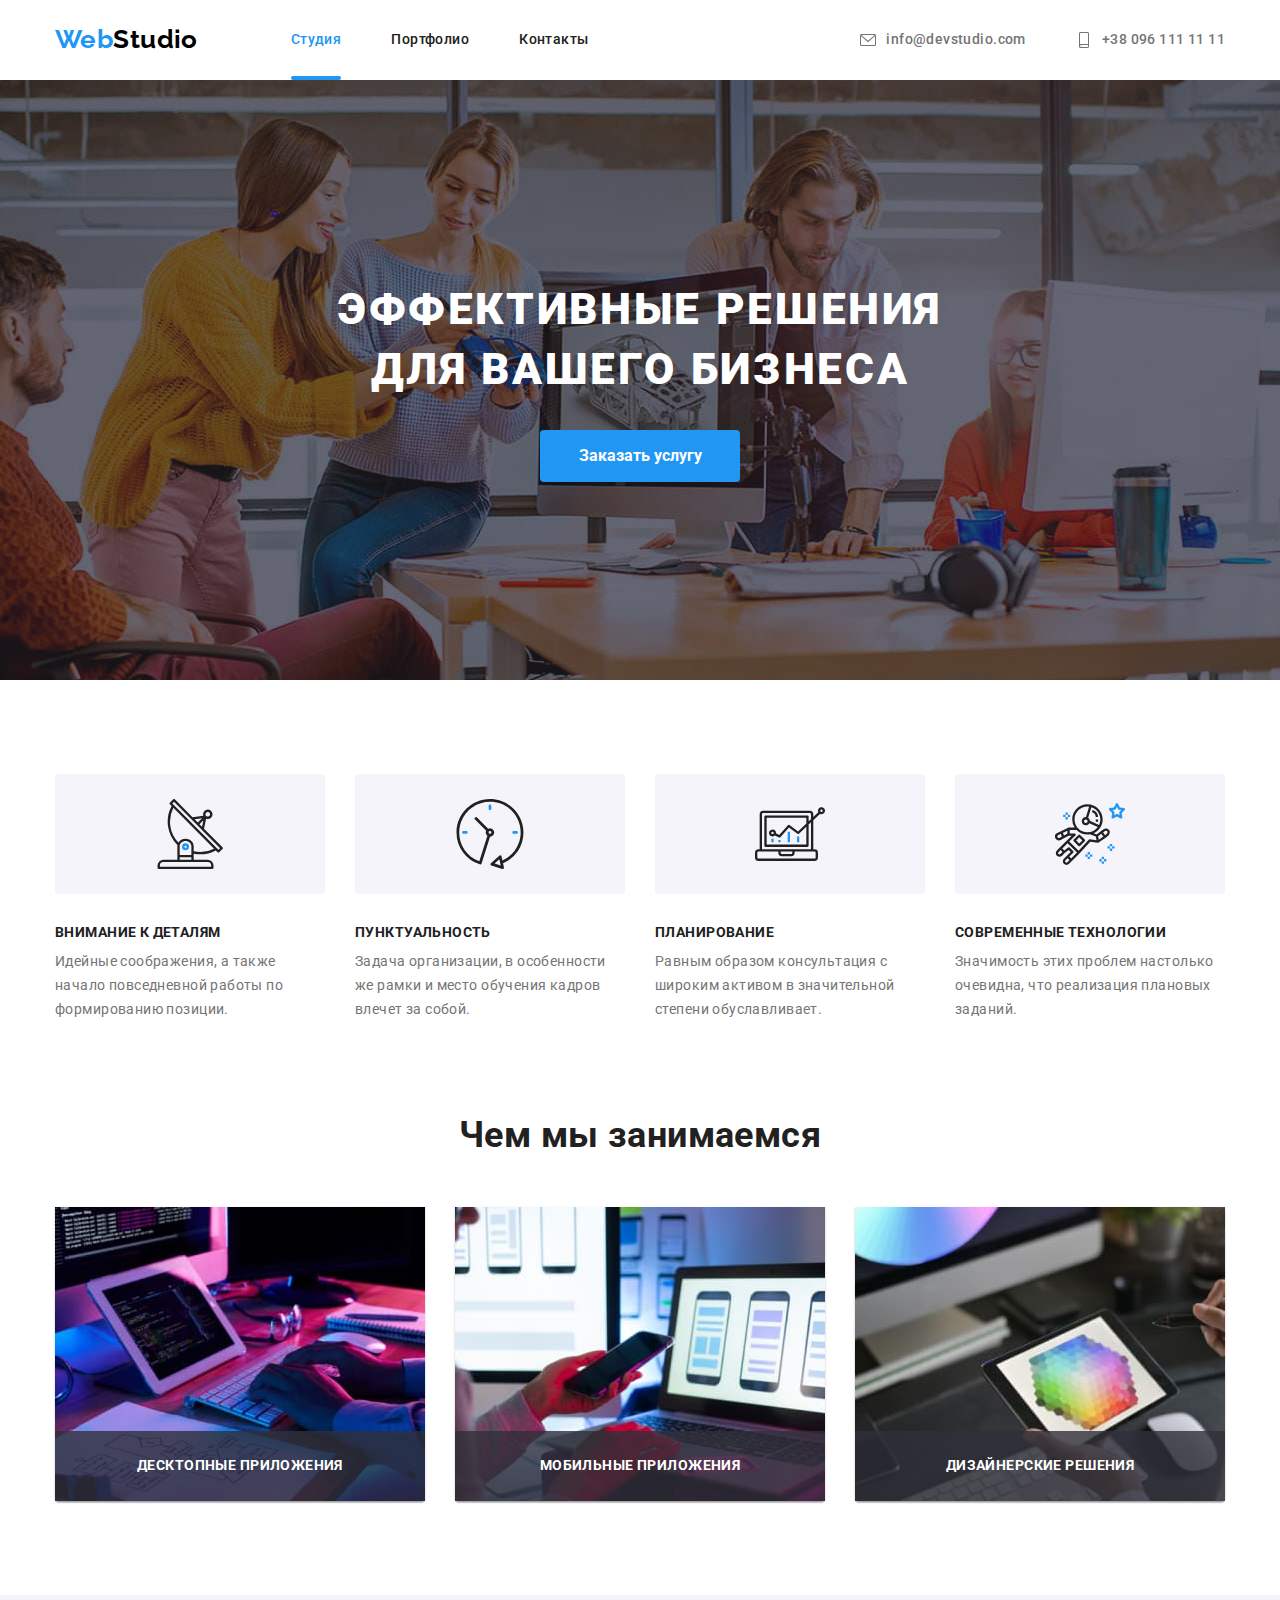
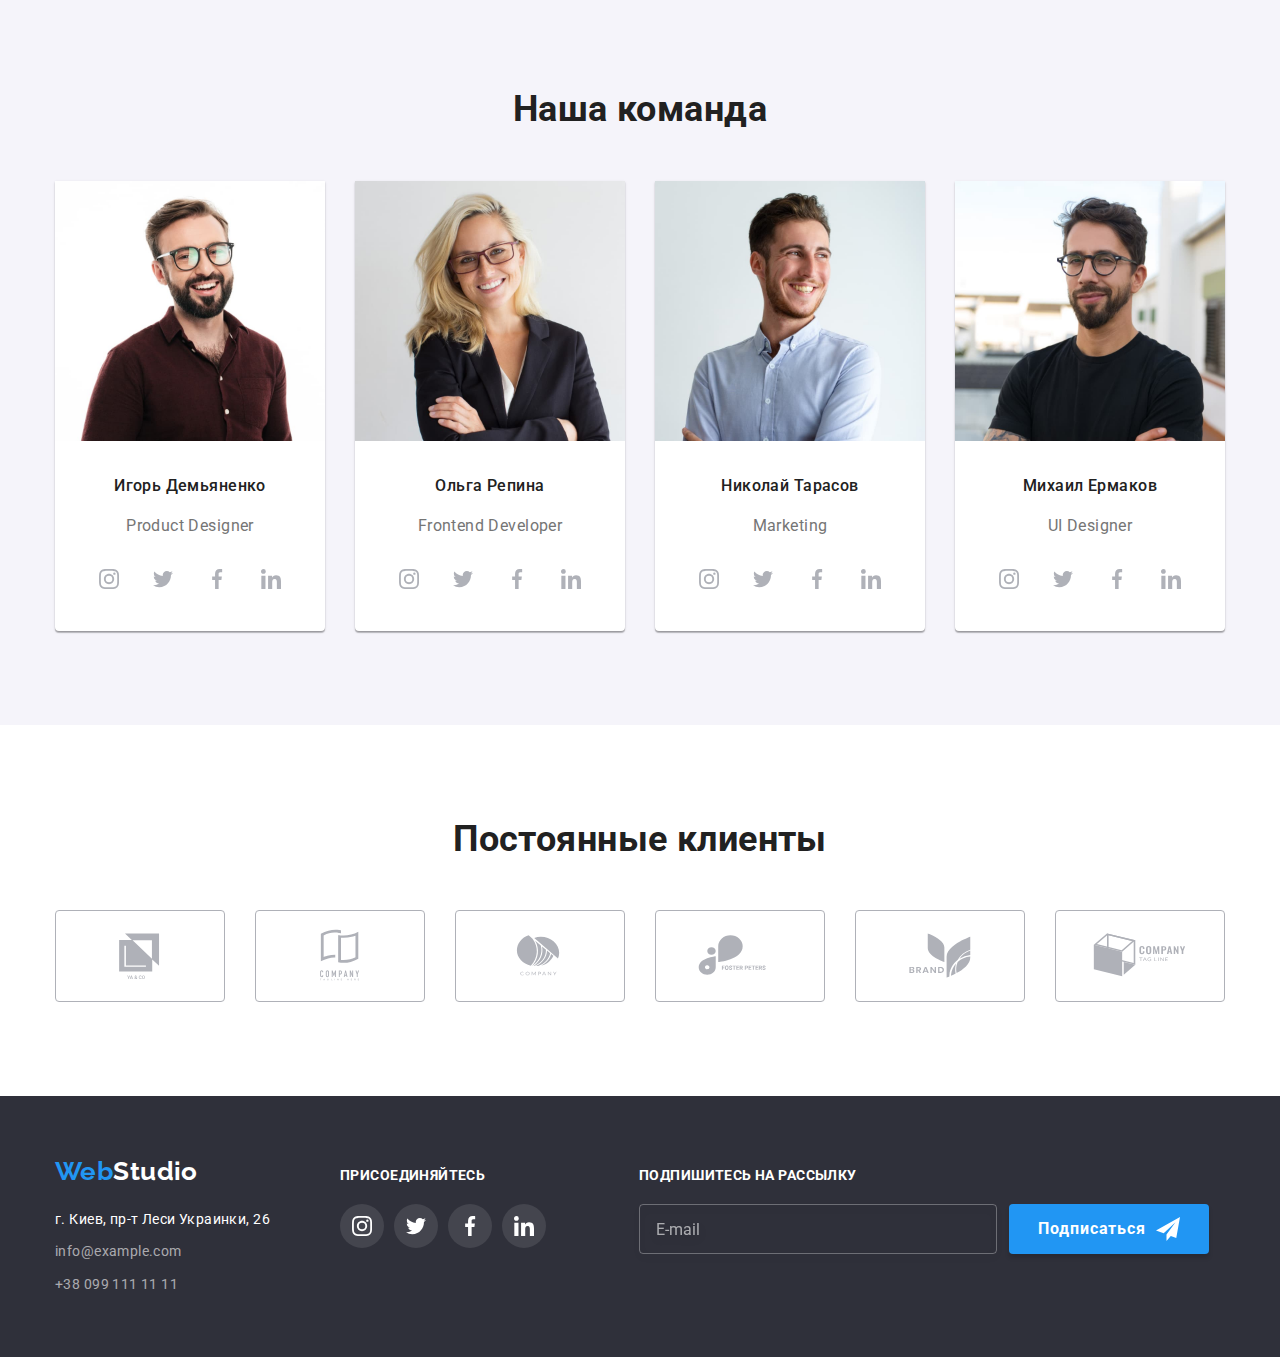
==== index.html @ dfbf4b1e "Start" ====
<!DOCTYPE html>
<html lang="ru">
<head>
    <meta charset="UTF-8">
    <meta http-equiv="X-UA-Compatible" content="IE=edge">
    <meta name="viewport" content="width=device-width, initial-scale=1.0">
    <title>WebStudio</title>
    <link rel="preconnect" href="https://fonts.googleapis.com">
    <link rel="preconnect" href="https://fonts.gstatic.com" crossorigin>
    <link href="https://fonts.googleapis.com/css2?family=Raleway:wght@700&family=Roboto:wght@400;500;700;900&display=swap"
        rel="stylesheet">
    <link rel="stylesheet" href="./css/modern-normalize.css">
    <link rel="stylesheet" href="./css/style.css">
</head>
<body>
    <!--Верхняя линия-->
    <header>
        <div class="container content">
            <nav class="nav-container">
                <a href="./index.html" lang="en" class="link-logo"><span class="logo">Web</span>Studio</a>
                <ul class="header-list">
                    <li class="link-content">
                        <a href="./index.html" class="site-nav current">Студия</a>
                    </li>
                    <li class="link-content">
                        <a href="./portfolio.html" class="site-nav">Портфолио</a>
                    </li>
                    <li class="link-content">
                        <a href="" class="site-nav">Контакты</a>
                    </li>
                </ul>
            </nav>
            <ul class="header-list">
                <li class="contact-link">
                    <a href="mailto:info@devstudio.com" class="contact">
                        <svg class="contact-icon">
                            <use href="./images/icons.svg#envelope"></use>
                        </svg>
                        info@devstudio.com
                    </a>
                </li>
                <li class="contact-link">
                    <a href="tel:+380961111111" class="contact">
                        <svg class="contact-icon">
                            <use href="./images/icons.svg#smartphone"></use>
                        </svg>
                        +38 096 111 11 11</a>
                </li>
            </ul>
        </div>
    </header>
    <main>
        <!--Шапка-->
        <section class="hero">
            <div class="container">
                <h1 class="hero-title">Эффективные решения
                    <br> для вашего бизнеса</h1>
                <button type="button" class="button" data-modal-open>Заказать услугу</button>
            </div>
            <!-- Модалка -->
            <div class="backdrop is-hidden" data-modal>
                <div class="modal">
                    <button type="button" class="close-modal" data-modal-close>
                        <svg class="close-modal-icon">
                            <use href="./images/icons.svg#close"></use>
                        </svg>
                    </button>
                    <p class="modal-title">Оставьте свои данные, мы вам перезвоним</p>
                    <form action="#" class="modal-form">
                        <label class="modal-label">
                            Имя
                            <div class="block-icon-input">
                                <input type="text" name="name" class="modal-input" minlength="2" required>
                                <svg class="icon-form" width="18" height="18">
                                    <use href="./images/icons.svg#person"></use>
                                </svg>
                            </div>
                        </label>
                        <label class="modal-label">
                            Телефон
                            <div class="block-icon-input">
                                <input type="tel" name="tel" class="modal-input" required>
                                <svg class="icon-form" width="18" height="18">
                                    <use href="./images/icons.svg#phone"></use>
                                </svg>
                            </div>
                        </label>
                        <label class="modal-label">
                            Почта
                            <div class="block-icon-input">
                                <input type="email" name="email" class="modal-input">
                                <svg class="icon-form" width="18" height="18">
                                    <use href="./images/icons.svg#email"></use>
                                </svg>
                            </div>
                        </label>
                        <label for="#comment" class="modal-label form-label">Комментарий</label>
                        <textarea name="comment" id="comment" class="modal-comment" placeholder="Введите текст"></textarea>
                        <label class="label-contract">
                            <input type="checkbox" class="checkbox-contract" name="contract" value="contract" required>
                            <svg class="icon-contract">
                                <use href="./images/icons.svg#checkmark"></use>
                            </svg>
                            Соглашаюсь с рассылкой и принимаю <a href="" target="_blank" class="link-contract">Условия договора</a>
                        </label>
                        <button type="submit" class="button-send">Отправить</button>
                    </form>                    
                </div>
            </div>
        </section>
        <!--Особенности-->
        <section class="section-work">
            <div class="container">
                <ul class="list content">
                    <li class="work-list">
                        <div class="bgc-icon">
                            <svg class="work-icon">
                                <use href="./images/icons.svg#sputnik"></use>
                            </svg>
                        </div>
                        <h3 class="title-third title-container">Внимание к деталям</h3>
                        <p class="text">Идейные соображения, а также начало повседневной работы по формированию позиции.</p>
                    </li>
                    <li class="work-list">
                        <div class="bgc-icon">
                            <svg class="work-icon">
                                <use href="./images/icons.svg#clock"></use>
                            </svg>
                        </div>
                        <h3 class="title-third title-container">Пунктуальность</h3>
                        <p class="text">Задача организации, в особенности же рамки и место обучения кадров влечет за собой.</p>
                    </li>
                    <li class="work-list">
                        <div class="bgc-icon">
                            <svg class="work-icon">
                                <use href="./images/icons.svg#diagram"></use>
                            </svg>
                        </div>
                        <h3 class="title-third title-container">Планирование</h3>
                        <p class="text">Равным образом консультация с широким активом в значительной степени обуславливает.</p>
                    </li>
                    <li class="work-list">
                        <div class="bgc-icon">
                            <svg class="work-icon">
                                <use href="./images/icons.svg#astronaut"></use>
                            </svg>
                        </div>
                        <h3 class="title-third title-container">Современные технологии</h3>
                        <p class="text">Значимость этих проблем настолько очевидна, что реализация плановых заданий.</p>
                    </li>
                </ul>
            </div>
        </section>
        <!--Чем мы занимаемся-->
        <section class="section">
            <div class="container">
                <h2 class="title">Чем мы занимаемся</h2>
                <ul class="list content">
                    <li class="images-list">
                        <div class="images-box">
                            <img src="./images/box1.jpg" class="images" alt="Человек печатает на клавиатуре код" width="370">
                            <p class="text-img">Десктопные приложения</p>
                        </div>
                    </li>
                    <li class="images-list">
                        <div class="images-box">
                            <img src="./images/box2.jpg" class="images" alt="Человек держит в руке телефон" width="370">
                            <p class="text-img">Мобильные приложения</p>
                        </div>
                        
                    </li>
                    <li class="images-list">
                        <div class="images-box">
                            <img src="./images/box3.jpg" class="images" alt="Планшет с палитрой цветов" width="370">
                            <p class="text-img">Дизайнерские решения</p>
                        </div>
                        
                    </li>
                </ul>
            </div>
        </section>
        <!--Наша команда-->
        <section class="section command">
           <div class="container">
                <h2 class="title">Наша команда</h2>
                <ul class="list command">
                    <li class="images-list">
                        <img src="./images/command/img.jpg" alt="Игорь Демьяненко" width="270">
                        <div class="command-content">
                            <h3 class="title-name">Игорь Демьяненко</h3>
                            <p lang="en" class="profession">Product Designer</p>
                        </div>
                        <div class="block-command-icon">
                            <ul class="list command icon">
                                <li class="list-command-icon">
                                    <a href="" class="link-command-icon">
                                        <svg class="command-icon">
                                            <use href="./images/icons.svg#instagram"></use>
                                        </svg>
                                    </a>
                                </li>
                                <li class="list-command-icon">
                                    <a href="" class="link-command-icon">
                                        <svg class="command-icon">
                                            <use href="./images/icons.svg#twitter"></use>
                                        </svg>
                                    </a>
                                </li>
                                <li class="list-command-icon">
                                    <a href="" class="link-command-icon">
                                        <svg class="command-icon">
                                            <use href="./images/icons.svg#facebook"></use>
                                        </svg>
                                    </a>
                                </li>
                                <li class="list-command-icon">
                                    <a href="" class="link-command-icon">
                                        <svg class="command-icon">
                                            <use href="./images/icons.svg#linkedin"></use>
                                        </svg>
                                    </a>
                                </li>
                            </ul>
                        </div>
                    </li>
                    <li class="images-list">
                        <img src="./images/command/img_1.jpg" alt="Ольга Репина" width="270">
                        <div class="command-content">
                            <h3 class="title-name">Ольга Репина</h3>
                            <p lang="en" class="profession">Frontend Developer</p>
                        </div>
                        <div class="block-command-icon">
                            <ul class="list command icon">
                                <li class="list-command-icon">
                                    <a href="" class="link-command-icon">
                                        <svg class="command-icon">
                                            <use href="./images/icons.svg#instagram"></use>
                                        </svg>
                                    </a>
                                </li>
                                <li class="list-command-icon">
                                    <a href="" class="link-command-icon">
                                        <svg class="command-icon">
                                            <use href="./images/icons.svg#twitter"></use>
                                        </svg>
                                    </a>
                                </li>
                                <li class="list-command-icon">
                                    <a href="" class="link-command-icon">
                                        <svg class="command-icon">
                                            <use href="./images/icons.svg#facebook"></use>
                                        </svg>
                                    </a>
                                </li>
                                <li class="list-command-icon">
                                    <a href="" class="link-command-icon">
                                        <svg class="command-icon">
                                            <use href="./images/icons.svg#linkedin"></use>
                                        </svg>
                                    </a>
                                </li>
                            </ul>
                        </div>
                    </li>
                    <li class="images-list">
                        <img src="./images/command/img_2.jpg" alt="Николай Тарасов" width="270">
                        <div class="command-content">
                            <h3 class="title-name">Николай Тарасов</h3>
                            <p lang="en" class="profession">Marketing</p>
                        </div>
                        <div class="block-command-icon">
                            <ul class="list command icon">
                                <li class="list-command-icon">
                                    <a href="" class="link-command-icon">
                                        <svg class="command-icon">
                                            <use href="./images/icons.svg#instagram"></use>
                                        </svg>
                                    </a>
                                </li>
                                <li class="list-command-icon">
                                    <a href="" class="link-command-icon">
                                        <svg class="command-icon">
                                            <use href="./images/icons.svg#twitter"></use>
                                        </svg>
                                    </a>
                                </li>
                                <li class="list-command-icon">
                                    <a href="" class="link-command-icon">
                                        <svg class="command-icon">
                                            <use href="./images/icons.svg#facebook"></use>
                                        </svg>
                                    </a>
                                </li>
                                <li class="list-command-icon">
                                    <a href="" class="link-command-icon">
                                        <svg class="command-icon">
                                            <use href="./images/icons.svg#linkedin"></use>
                                        </svg>
                                    </a>
                                </li>
                            </ul>
                        </div>
                    </li>
                    <li class="images-list">
                        <img src="./images/command/img_3.jpg" alt="Михаил Ермаков" width="270">
                        <div class="command-content">
                            <h3 class="title-name">Михаил Ермаков</h3>
                            <p lang="en" class="profession">UI Designer</p>
                        </div>
                        <div class="block-command-icon">
                            <ul class="list command icon">
                                <li class="list-command-icon">
                                    <a href="" class="link-command-icon">
                                        <svg class="command-icon">
                                            <use href="./images/icons.svg#instagram"></use>
                                        </svg>
                                    </a>
                                </li>
                                <li class="list-command-icon">
                                    <a href="" class="link-command-icon">
                                        <svg class="command-icon">
                                            <use href="./images/icons.svg#twitter"></use>
                                        </svg>
                                    </a>
                                </li>
                                <li class="list-command-icon">
                                    <a href="" class="link-command-icon">
                                        <svg class="command-icon">
                                            <use href="./images/icons.svg#facebook"></use>
                                        </svg>
                                    </a>
                                </li>
                                <li class="list-command-icon">
                                    <a href="" class="link-command-icon">
                                        <svg class="command-icon">
                                            <use href="./images/icons.svg#linkedin"></use>
                                        </svg>
                                    </a>
                                </li>
                            </ul>
                        </div>
                    </li>
                </ul>
           </div>
        </section>
        <section class="section">
            <div class="container">
                <h2 class="title">Постоянные клиенты</h2>
                <ul class="list customer">
                    <li class="list-customer-icon">
                        <a href="" class="link-customer-icon">
                            <svg class="customer-icon">
                                <use href="./images/icons.svg#company-first"></use>
                            </svg>
                        </a>
                    </li>
                    <li class="list-customer-icon">
                        <a href="" class="link-customer-icon">
                            <svg class="customer-icon">
                                <use href="./images/icons.svg#company-second"></use>
                            </svg>
                        </a>
                    </li>
                    <li class="list-customer-icon">
                        <a href="" class="link-customer-icon">
                            <svg class="customer-icon">
                                <use href="./images/icons.svg#company-third"></use>
                            </svg>
                        </a>
                    </li>
                    <li class="list-customer-icon">
                        <a href="" class="link-customer-icon">
                            <svg class="customer-icon">
                                <use href="./images/icons.svg#company-fourth"></use>
                            </svg>
                        </a>
                    </li>
                    <li class="list-customer-icon">
                        <a href="" class="link-customer-icon">
                            <svg class="customer-icon">
                                <use href="./images/icons.svg#company-fifth"></use>
                            </svg>
                        </a>
                    </li>
                    <li class="list-customer-icon">
                        <a href="" class="link-customer-icon">
                            <svg class="customer-icon">
                                <use href="./images/icons.svg#company-sixth"></use>
                            </svg>
                        </a>
                    </li>
                </ul>
            </div>
        </section>
    </main>
    <!--Подвал-->
    <footer>
        <div class="container basement">
            <div>
                <a href="./index.html" class="link-logo"><span class="logo">Web</span>Studio</a>
                
                <ul class="list">
                    <li class="list-footer">
                        <a href="https://goo.gl/maps/pMENzSgRRFDBbWSv6" target="_blank" rel="noreferrer noopener" class="address">г.
                            Киев, пр-т Леси Украинки, 26</a>
                    </li>
                    <li class="list-footer">
                        <a href="mailto:info@example.com" class="contact-footer">info@example.com</a>
                    </li>
                    <li class="list-footer">
                        <a href="tel:+380991111111" class="contact-footer">+38 099 111 11 11</a>
                    </li>
                </ul>
            </div>
            <div class="subscribe">
                <h2 class="title">Присоединяйтесь</h2>
                <ul class="list subscribe icon">
                    <li class="list-subscribe-icon">
                        <a href="" class="link-subscribe-icon">
                            <svg class="subscribe-icon">
                                <use href="./images/icons.svg#instagram"></use>
                            </svg>
                        </a>
                    </li>
                    <li class="list-subscribe-icon">
                        <a href="" class="link-subscribe-icon">
                            <svg class="subscribe-icon">
                                <use href="./images/icons.svg#twitter"></use>
                            </svg>
                        </a>
                    </li>
                    <li class="list-subscribe-icon">
                        <a href="" class="link-subscribe-icon">
                            <svg class="subscribe-icon">
                                <use href="./images/icons.svg#facebook"></use>
                            </svg>
                        </a>
                    </li>
                    <li class="list-subscribe-icon">
                        <a href="" class="link-subscribe-icon">
                            <svg class="subscribe-icon">
                                <use href="./images/icons.svg#linkedin"></use>
                            </svg>
                        </a>
                    </li>
                </ul>
            </div>
            <div class="block-send">
                <h3 class="form-title">Подпишитесь на рассылку</h3>
                <form action="#" class="form-send">
                    <input type="email" class="input-email" name="email" placeholder="E-mail">
                    <button type="submit" class="button-send">Подписаться
                        <svg class="send-icon" width="24" height="24">
                            <use href="./images/icons.svg#send"></use>
                        </svg>
                    </button>
                </form>
            </div>
        </div>
        
    </footer>
    <script src="./js/modal.js"></script>
</body>
</html>
---- css/style.css ----
/* Цвет акцента #2196F3
Цвет заголовка #212121 
Цвет основного текста #757575
Белый цвет #FFFFFF
*/
*,
*::before,
*::after {
  box-sizing: border-box;
}
:root {
  --accent-text-color: #2196f3;
  --title-text-color: #212121;
  --primary-text-color: #757575;
  --primary-wight-color: #ffffff;
  --second-bgc-color: #2f303a;
  --third-bgc-color: #f5f4fa;
  --icon-color: #afb1b8;
  --form-label-color: rgba(117, 117, 117, 0.5);
  --time-function: cubic-bezier(0.4, 0, 0.2, 1);
}
body {
  width: 100%;

  color: var(--primary-text-color);
  background-color: var(--primary-wight-color);

  font-family: Roboto, sans-serif;
  font-style: normal;
  font-weight: 400;
  font-size: 14px;
  line-height: 1.7;
  letter-spacing: 0.03em;
}

ul {
  list-style: none;
}

a {
  text-decoration: none;
}

img {
  display: block;
}

/* Site nav */
.border {
  border-bottom: 1px solid #ececec;
}
.container.content {
  display: flex;
  align-items: center;
}
.container {
  width: 1200px;
  margin-left: auto;
  margin-right: auto;
  padding-left: 15px;
  padding-right: 15px;
  /* border: 1px solid tomato; */
}
.nav-container {
  display: flex;
}
.header-list {
  margin: 0;
  display: flex;
  padding-left: 0;
  margin-left: auto;
}
.link-logo {
  display: block;
  display: flex;
  align-items: center;
  margin-right: 93px;

  color: #000000;

  font-family: Raleway, sans-serif;
  font-style: normal;
  font-weight: 700;
  font-size: 26px;
  line-height: 1.2;
}
.logo {
  display: block;

  color: var(--accent-text-color);
}
.link-content:not(:last-child) {
  margin-right: 50px;
}
.site-nav {
  display: block;
  padding-top: 32px;
  padding-bottom: 32px;

  color: var(--title-text-color);

  font-weight: 500;
  font-size: 14px;
  line-height: 1.14;

  position: relative;
  transition: color 250ms var(--time-function);
}
.site-nav:hover,
.site-nav:focus {
  color: var(--accent-text-color);
}
.site-nav::before {
  content: "";

  display: block;
  position: absolute;
  bottom: 0;
  right: 0;
  width: 100%;
  transition: transform 200ms var(--time-function);
  transform: scaleX(0);
  height: 4px;
  border-radius: 2px;

  background-color: var(--accent-text-color);
}
.site-nav:hover::before,
.site-nav:focus::before {
  transform: scaleX(1);
  /* width: 100%;
  left: 0; */
}
.site-nav.current {
  color: var(--accent-text-color);
}
.site-nav.current::after {
  content: "";

  display: block;
  position: absolute;
  width: 100%;
  height: 4px;
  border-radius: 2px;
  bottom: 0;

  background-color: var(--accent-text-color);
}
/* Contacts */

.header-list .contact-link + .contact-link {
  margin-left: 50px;
}
.contact {
  /* display: block; */
  display: flex;
  align-items: center;
  padding-top: 32px;
  padding-bottom: 32px;

  color: var(--primary-text-color);

  font-weight: 500;
  font-size: 14px;
  line-height: 1.14;

  transition: color 250ms var(--time-function);
}
.contact-icon {
  fill: currentColor;
  margin-right: 10px;
  width: 16px;
  height: 16px;
}

.contact:hover,
.contact:focus {
  color: var(--accent-text-color);
}

/* Шапка */

.hero {
  margin-right: auto;
  margin-left: auto;
  max-width: 1600px;
  height: 600px;
  background-image: linear-gradient(
      rgba(47, 48, 58, 0.4),
      rgba(47, 48, 58, 0.4)
    ),
    url("../images/fon.jpg");
  background-repeat: no-repeat;
  background-size: cover;
  background-position: center;
  padding-top: 200px;
  padding-bottom: 200px;

  background-color: var(--second-bgc-color);
  color: var(--primary-wight-color);

  text-align: center;
}
.hero-title {
  margin-bottom: 30px;
  margin-top: 0;

  font-weight: 900;
  font-size: 44px;
  line-height: 1.36;
  text-align: center;
  letter-spacing: 0.06em;
  text-transform: uppercase;
}
.button {
  display: inline-block;
  border-radius: 4px;
  border: 1px solid transparent;
  padding: 10px 32px;
  min-width: 200px;
  cursor: pointer;

  background-color: var(--accent-text-color);
  color: var(--primary-wight-color);

  font-family: Roboto, sans-serif;
  font-style: normal;
  font-weight: 700;
  font-size: 16px;
  line-height: 1.87;
  text-decoration: none;

  transition: transform 250ms var(--time-function);
}
.button:hover,
.button:focus {
  transform: scale(1.2);
}
/* Main */
.section-work {
  padding-top: 94px;
}
.section {
  padding-top: 94px;
  padding-bottom: 94px;
}
.list {
  margin-top: 0;
  margin-bottom: 0;
  padding-left: 0;
}
.list.content {
  display: flex;
}
.work-list {
  width: 270px;
  margin-right: 30px;
}
.work-list:nth-child(4n) {
  margin-right: 0;
}
.bgc-icon {
  display: flex;
  align-items: center;
  justify-content: center;
  width: 270px;
  height: 120px;
  margin-bottom: 30px;
  border-radius: 4px;

  background-color: var(--third-bgc-color);
}
.work-icon {
  width: 70px;
  height: 70px;
}
.title-container {
  margin-top: 0;
  margin-bottom: 10px;
}
.title-third {
  color: var(--title-text-color);

  font-weight: 700;
  font-size: 14px;
  line-height: 16px;

  text-transform: uppercase;
}
.text {
  margin: 0;
}
.images-list {
  box-shadow: 0px 1px 3px rgba(0, 0, 0, 0.12), 0px 1px 1px rgba(0, 0, 0, 0.14),
    0px 2px 1px rgba(0, 0, 0, 0.2);
  border-radius: 0px 0px 4px 4px;

  background-color: var(--primary-wight-color);
}
.images-list:not(:last-child) {
  margin-right: 30px;
}
.images {
  display: block;
}
.images-box {
  position: relative;
}
.text-img {
  position: absolute;
  bottom: 0;
  height: 70px;
  width: 100%;

  font-weight: 700;
  font-size: 14px;
  line-height: 1.14;
  text-align: center;
  /* align-items: center; */
  letter-spacing: 0.03em;
  text-transform: uppercase;
  color: var(--primary-wight-color);
  background: rgba(47, 48, 58, 0.8);
  padding: 27px 0;
  margin: 0;
}
.section.command {
  background-color: var(--third-bgc-color);
}
.list.command {
  display: flex;
}
.title {
  margin-top: 0;
  margin-bottom: 50px;

  color: var(--title-text-color);

  font-weight: 700;
  font-size: 36px;
  line-height: 1.16;
  text-align: center;
}
.command-content {
  padding-top: 30px;
  padding-bottom: 16px;
}
.title-name {
  display: flex;
  justify-content: center;
  margin-top: 0;
  margin-bottom: 10px;

  color: var(--title-text-color);

  font-weight: 500;
  font-size: 16px;
  line-height: 1.87;
}
.profession {
  display: flex;
  justify-content: center;
  margin: 0;

  font-size: 16px;
  line-height: 1.87;
}
.block-command-icon {
  padding-bottom: 30px;
}
.list.command.icon {
  display: flex;
  align-items: center;
  justify-content: center;
}
/* .list-command-icon {
  display: flex;
  align-items: center;
  justify-content: center;
  width: 44px;
  height: 44px;
  border-radius: 50%;
  margin-right: 10px;

  color: var(--icon-color);
}
.list-command-icon:last-child {
  margin-right: 0;
}
.list-command-icon:focus,
.list-command-icon:hover {
  background-color: var(--accent-text-color);
  color: var(--primary-wight-color);
} */
.list-command-icon:not(:last-child) {
  margin-right: 10px;
}
.link-command-icon {
  display: flex;
  align-items: center;
  justify-content: center;
  width: 44px;
  height: 44px;
  border-radius: 50%;
  margin-right: 10px;

  color: var(--icon-color);

  transition: background 250ms var(--time-function);
}
.link-command-icon:last-child {
  margin-right: 0;
}
.link-command-icon:focus,
.link-command-icon:hover {
  background-color: var(--accent-text-color);
  color: var(--primary-wight-color);
}
.command-icon {
  width: 20px;
  height: 20px;

  fill: currentColor;
  transition: fill 250ms var(--time-function);
}
.command-icon:hover,
.command-icon:focus {
  fill: var(--primary-wight-color);
}
.list.customer {
  display: flex;
}
.list-customer-icon {
  display: flex;
  justify-content: center;
  align-items: center;
  margin-right: 30px;
}
.list-customer-icon:last-child {
  margin-right: 0;
}
.link-customer-icon {
  display: flex;
  justify-content: center;
  align-items: center;
  padding: 16px 32px;
  color: var(--icon-color);
  width: 170px;
  height: 92px;
  border: 1px solid #afb1b8;
  border-radius: 4px;

  transition: color 250ms var(--time-function),
    border 250ms var(--time-function);
}
.customer-icon {
  width: 106px;
  height: 60px;
  fill: currentColor;
}
.link-customer-icon:hover,
.link-customer-icon:focus {
  color: var(--accent-text-color);
  border: 1px solid var(--accent-text-color);
}
footer {
  padding: 60px 0;

  background-color: var(--second-bgc-color);
  color: var(--primary-wight-color);
}
.container.basement {
  display: flex;
}
footer .link-logo {
  display: block;
  display: flex;
  margin: 0;
  margin-bottom: 20px;

  color: var(--primary-wight-color);
}
.list-footer:not(:last-child) {
  margin-bottom: 9px;
}
.address {
  color: var(--primary-wight-color);
}
.contact-footer {
  color: rgba(255, 255, 255, 0.6);

  transition: color 250ms var(--time-function);
}
.contact-footer:hover,
.contact-footer:focus {
  color: var(--accent-text-color);
}
.subscribe {
  margin-top: 12px;
  margin-left: 70px;
  width: 206px;
  /* height: 80px; */
}
.subscribe .title {
  display: flex;
  align-items: start;
  margin-bottom: 20px;

  font-weight: 700;
  font-size: 14px;
  line-height: 1.14;
  text-transform: uppercase;

  color: var(--primary-wight-color);
}
.list.subscribe.icon {
  display: flex;
  justify-content: space-between;
  margin: 0;
}
.list-subscribe-icon {
  display: flex;
  align-items: center;
  justify-content: center;
}
.link-subscribe-icon {
  display: flex;
  align-items: center;
  justify-content: center;
  width: 44px;
  height: 44px;
  border-radius: 50%;

  color: var(--primary-wight-color);
  background: rgba(255, 255, 255, 0.1);

  transition: background-color 250ms var(--time-function);
}
.link-subscribe-icon:hover,
.link-subscribe-icon:focus {
  background-color: var(--accent-text-color);
}
.subscribe-icon {
  width: 20px;
  height: 20px;
  align-items: center;
  justify-content: center;
  fill: currentColor;
}

/* Portfolio */

.title-main {
  display: none;
}
.list.portfolio-filter {
  display: flex;
  justify-content: center;
  margin-bottom: 50px;
}
.list-filter {
  margin-right: 8px;
}
.list-filter:last-child {
  margin-right: 0;
}
.filter {
  border-radius: 4px;
  border: 1px solid transparent;
  padding: 6px 22px;

  background-color: var(--third-bgc-color);
  color: var(--title-text-color);

  font-family: Roboto, sans-serif;
  font-style: normal;
  font-weight: 500;
  font-size: 16px;
  line-height: 1.62;

  transition: background-color 250ms var(--time-function),
    color 250ms var(--time-function);
}

.filter:hover,
.filter:focus {
  background-color: var(--accent-text-color);
  color: var(--primary-wight-color);
  cursor: pointer;
}
.list.project {
  display: flex;
  flex-wrap: wrap;
  margin-top: -30px;
  margin-left: -30px;
}
.list.project > .list-project.content {
  flex-basis: calc(100% / 3 - 30px);
  margin-left: 30px;
  margin-top: 30px;
}

.link-project {
  display: block;

  transition: box-shadow 250ms var(--time-function);
}
.link-project:focus,
.link-project:hover {
  box-shadow: 0px 1px 1px rgba(0, 0, 0, 0.12), 0px 4px 4px rgba(0, 0, 0, 0.06),
    1px 4px 6px rgba(0, 0, 0, 0.16);
}
.card-thumb {
  position: relative;
  overflow: hidden;
}
.card-text {
  padding: 63px 24px;
  margin: 0;

  font-size: 18px;
  line-height: 1.5;

  background: rgba(33, 150, 243, 0.9);
  color: var(--primary-wight-color);

  position: absolute;
  top: 295px;
  transition: top 250ms var(--time-function);
}
.link-project:focus .card-text,
.link-project:hover .card-text {
  top: 0;
}
.card-content {
  padding: 20px 24px;
  border-bottom: 1px solid #eeeeee;
  border-left: 1px solid #eeeeee;
  border-right: 1px solid #eeeeee;
}
.picture-project {
  display: block;
  max-width: 100%;
}
.title-third.project {
  margin-top: 0;
  margin-bottom: 4px;

  font-weight: 700;
  font-size: 18px;
  line-height: 2;
  text-transform: none;
}
.text-category {
  margin-top: 0;
  margin-bottom: 0;

  font-size: 16px;
  line-height: 1.87;
}
a p {
  color: var(--primary-text-color);
}
.block-send {
  display: inline-block;
  margin-left: 93px;
  margin-top: 12px;
}
.form-title {
  margin: 0;
  margin-bottom: 20px;

  font-weight: 700;
  font-size: 14px;
  line-height: 1.14;
  letter-spacing: 0.03em;
  text-transform: uppercase;

  color: var(--primary-wight-color);
}
.form-send {
  display: flex;
}
.input-email {
  background-color: transparent;
  color: #ffffff;

  padding-top: 14px;
  padding-bottom: 14px;
  padding-left: 16px;
  width: 358px;
  height: 50px;
  margin-right: 12px;

  font-size: 16px;
  line-height: 1.4;
  border: 1px solid rgba(255, 255, 255, 0.3);
  box-sizing: border-box;
  filter: drop-shadow(0px 4px 4px rgba(0, 0, 0, 0.15));
  border-radius: 4px;

  transition: border-color 250ms var(--time-function);
}
.input-email:hover,
.input-email:focus {
  border-color: #ffffff;
  outline: -webkit-focus-ring-color auto 0px;
}
.input-email::placeholder {
  font-size: 16px;
  line-height: 1.4;

  color: rgba(255, 255, 255, 0.6);

  transition: color 250ms var(--time-function);
}
.input-email:hover::placeholder,
.input-email:focus::placeholder {
  color: #ffffff;
}
.button-send {
  font-weight: 700;
  font-size: 16px;
  line-height: 1.8;
  display: inline-flex;
  align-items: center;
  justify-content: center;
  letter-spacing: 0.06em;

  width: 200px;
  height: 50px;
  padding: 0;

  background-color: var(--accent-text-color);
  color: var(--primary-wight-color);

  box-shadow: 0px 4px 4px rgba(0, 0, 0, 0.15);
  border-radius: 4px;
  border: none;
  cursor: pointer;
}
.send-icon {
  fill: currentColor;

  margin-left: 10px;
}
/* Модальное окно */
.backdrop {
  width: 100vw;
  height: 100vh;
  background-color: rgba(0, 0, 0, 0.2);

  position: fixed;
  top: 0;
  left: 0;
  z-index: 1;

  transition: opacity 1000ms var(--time-function),
    visibility 1000ms var(--time-function);
}
.backdrop.is-hidden .modal {
  transform: scale(1.5);
  transition: transform 1000ms var(--time-function);
}
.modal {
  width: 528px;
  min-height: 581px;
  border-radius: 4px;
  background-color: var(--primary-wight-color);
  top: 50%;
  left: 50%;
  position: absolute;
  transform: translate(-50%, -50%) scale(1);
}
.close-modal {
  position: absolute;
  display: block;
  margin-left: auto;
  top: 8px;
  right: 8px;
  padding: 0;
  background-color: transparent;
  cursor: pointer;

  border-radius: 50%;
  border: 1px solid rgba(0, 0, 0, 0.1);
  color: var(--accent-text-color);

  transition: border-color 250ms var(--time-function);
}
.close-modal:hover,
.close-modal:focus {
  border-color: var(--accent-text-color);
}
.close-modal-icon {
  display: block;
  width: 30px;
  height: 30px;
  padding: 6px;

  transition: fill 250ms var(--time-function);
}
.close-modal-icon:hover,
.close-modal-icon:focus {
  fill: currentColor;
}
.is-hidden {
  visibility: hidden;
  opacity: 0;
  pointer-events: none;
}
.modal-title {
  font-weight: 700;
  font-size: 20px;
  line-height: 1.15;
  text-align: center;
  letter-spacing: 0.03em;

  color: var(--title-text-color);

  margin-top: 40px;
  margin-bottom: 12px;
}
.modal-form {
  width: 100%;
  height: 342px;
  padding: 0 40px;
}
.modal-label {
  font-size: 12px;
  line-height: 1.16;
  letter-spacing: 0.01em;
  display: block;
  text-align: start;

  color: var(--primary-text-color);

  margin-bottom: 10px;
  margin-top: 0;
}
.block-icon-input {
  position: relative;
}

.modal-input {
  width: 100%;
  height: 40px;
  border: 1px solid rgba(33, 33, 33, 0.2);
  border-radius: 4px;
  margin-top: 4px;
  padding-left: 42px;
  padding-right: 10px;

  transition: border-color 250ms var(--time-function);
}
.modal-input:focus {
  outline: -webkit-focus-ring-color auto 0px;
  border-color: var(--accent-text-color);
}

.icon-form {
  position: absolute;
  left: 12px;
  top: 50%;
  transform: translateY(-50%);

  fill: var(--title-text-color);

  transition: fill 250ms var(--time-function);
}
.modal-input:focus + .icon-form {
  fill: var(--accent-text-color);
}

.modal-label.form-label {
  margin-bottom: 4px;
}
.modal-comment {
  resize: none;
  width: 100%;
  height: 120px;
  padding: 12px 16px;
  margin-bottom: 20px;
  border: 1px solid rgba(33, 33, 33, 0.2);
  border-radius: 4px;

  font-size: 12px;
  line-height: 1.16;
  letter-spacing: 0.01em;

  color: var(--title-text-color);

  transition: border-color 250ms var(--time-function);
}
.modal-comment:focus {
  outline: -webkit-focus-ring-color auto 0px;
  border-color: var(--accent-text-color);
}
.modal-comment::placeholder {
  font-size: 14px;
  line-height: 1.14;
  letter-spacing: 0.01em;

  color: var(--form-label-color);
}
.label-contract {
  display: block;
  margin-bottom: 30px;

  font-size: 14px;
  line-height: 1.71;
  letter-spacing: 0.03em;

  color: var(--primary-text-color);
}
.checkbox-contract {
  -webkit-appearance: none;
  -moz-appearance: none;
  appearance: none;

  position: absolute;
}
.icon-contract {
  width: 16px;
  height: 15px;
  border: 2px solid var(--title-text-color);
  border-radius: 4px;
  margin-right: 7px;
  margin-bottom: -2px;

  transition: background-color 250ms var(--time-function),
    border-color 250ms var(--time-function);
}
.checkbox-contract:checked + .icon-contract {
  background-color: var(--accent-text-color);
  border-color: var(--accent-text-color);
}
.link-contract {
  text-decoration-line: underline;

  color: var(--accent-text-color);
}
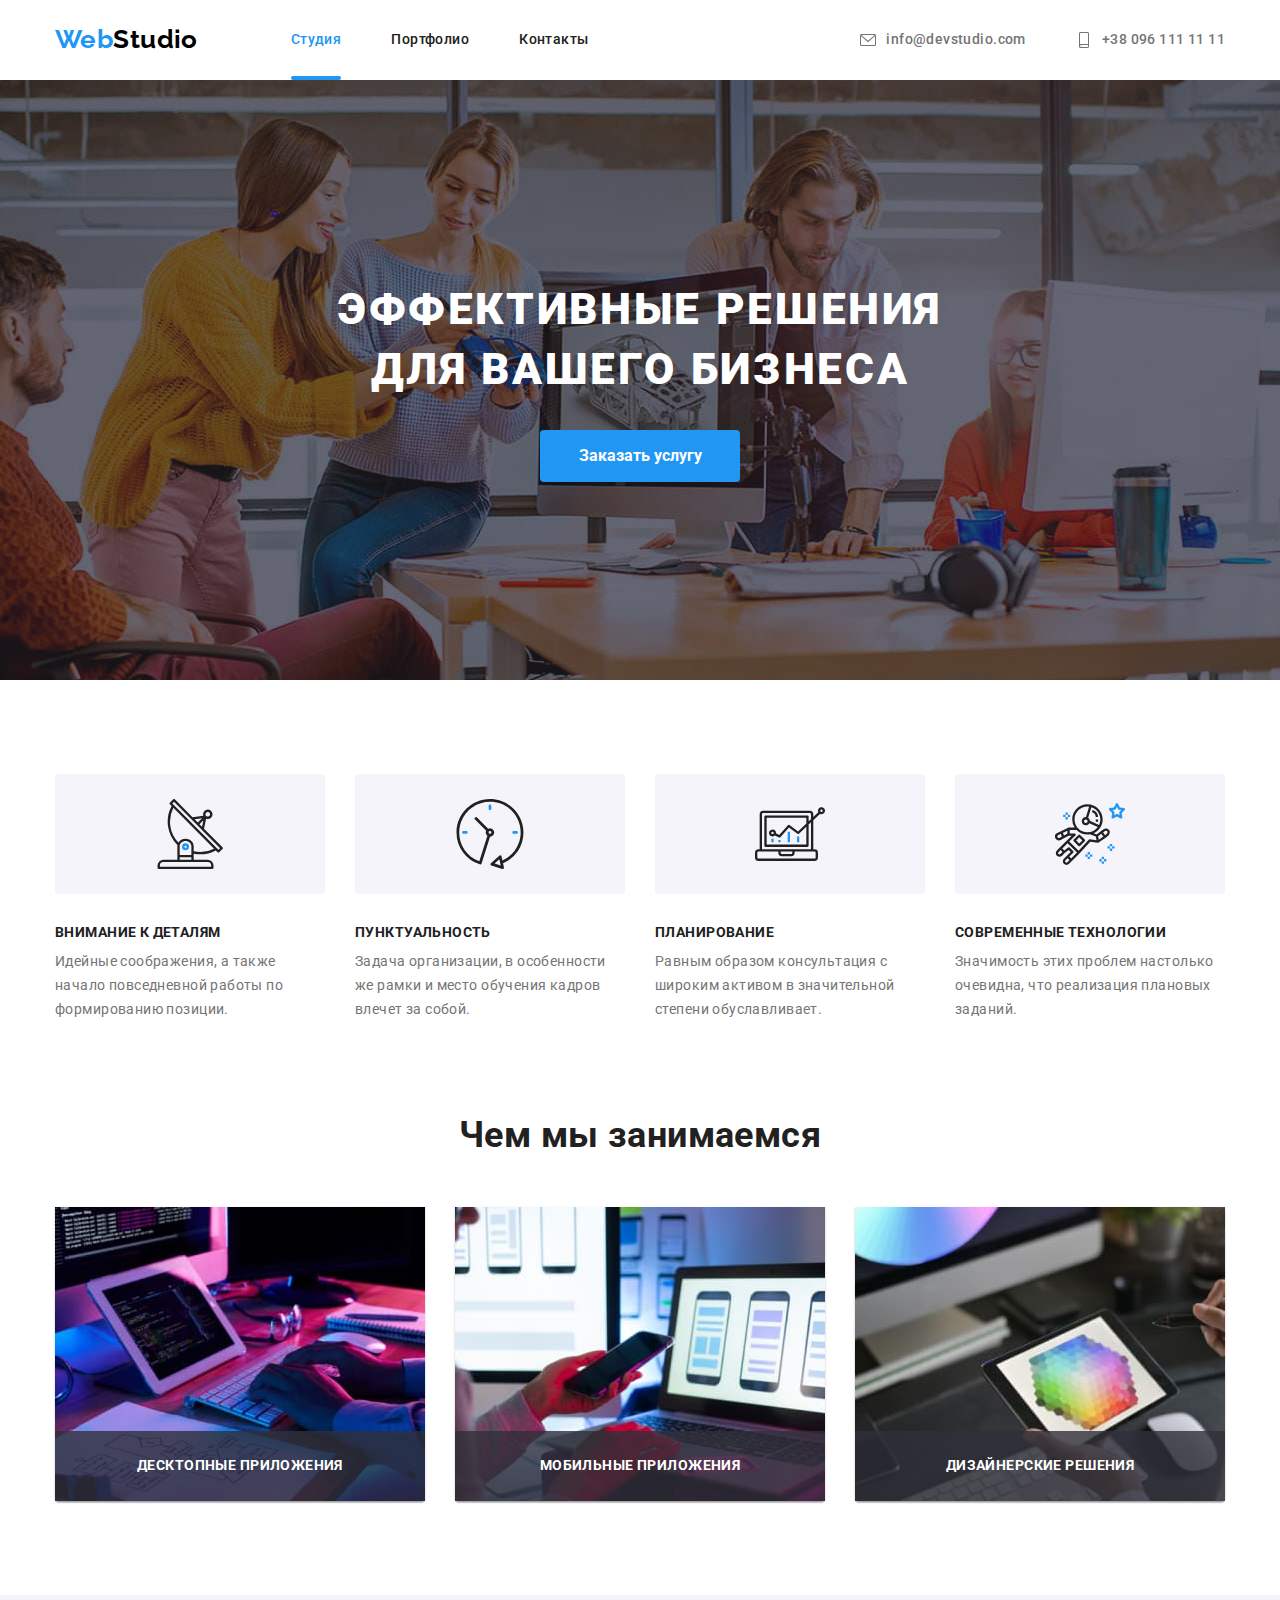
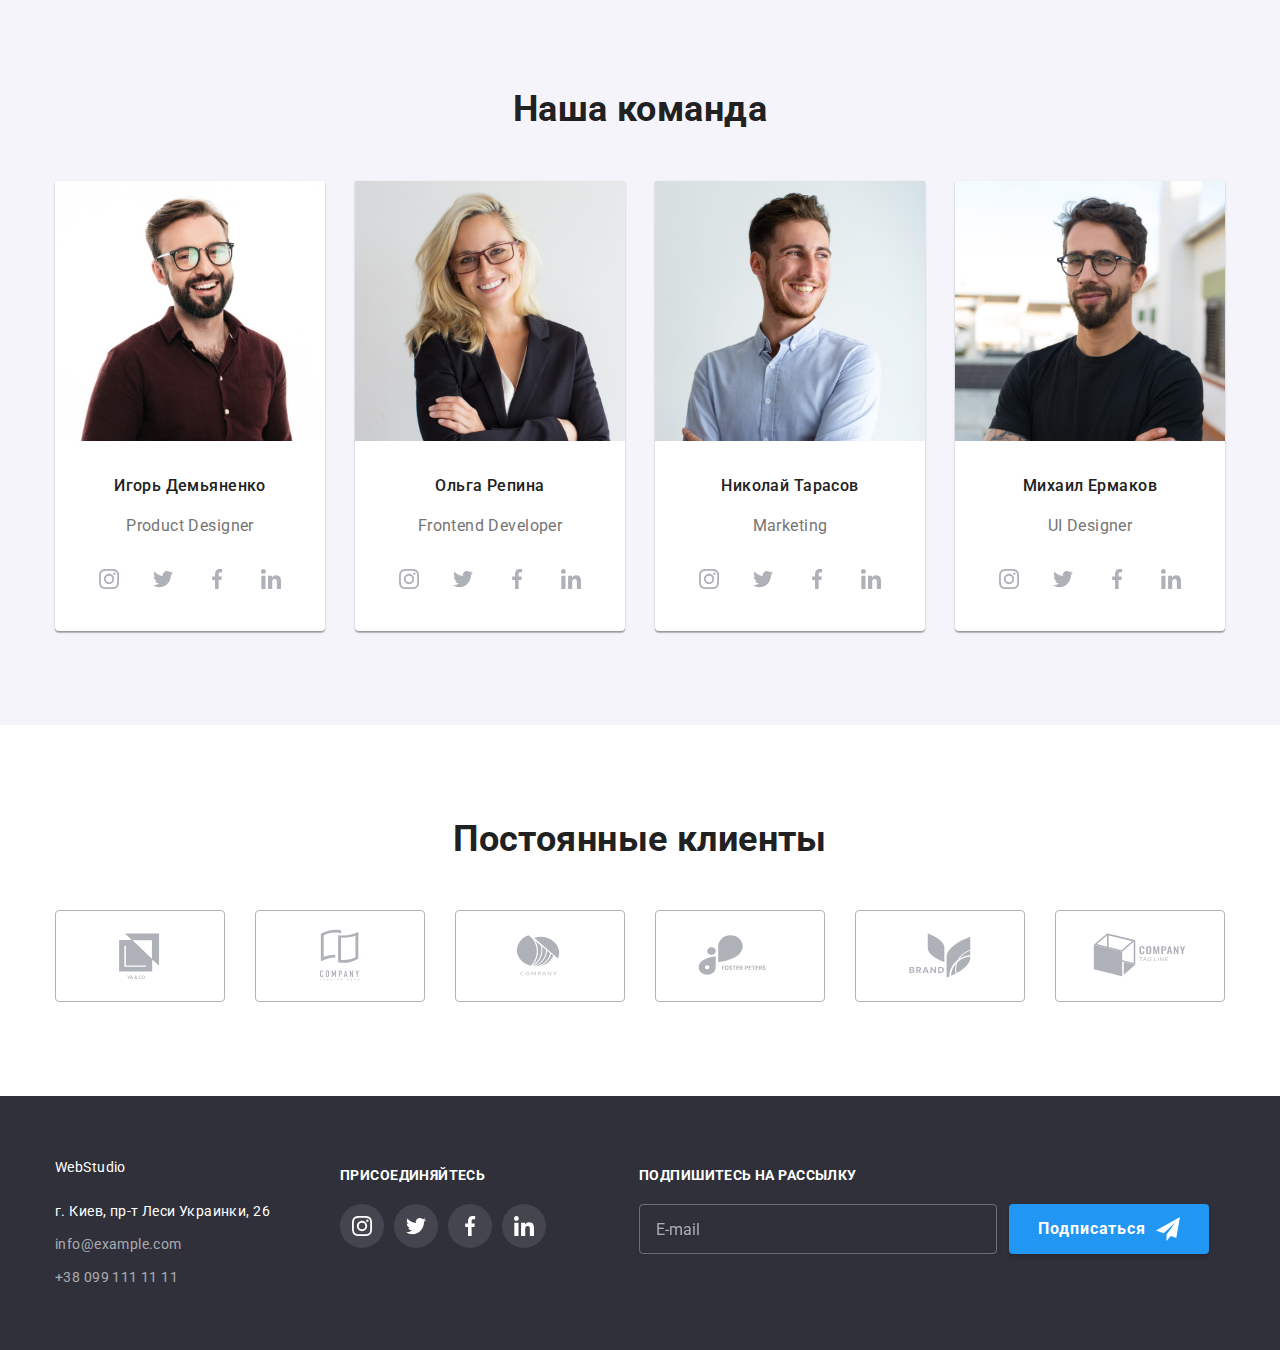
==== commit 236b36d6: "Adds BEM class" ====
--- a/index.html
+++ b/index.html
@@ -10,38 +10,39 @@
     <link href="https://fonts.googleapis.com/css2?family=Raleway:wght@700&family=Roboto:wght@400;500;700;900&display=swap"
         rel="stylesheet">
     <link rel="stylesheet" href="./css/modern-normalize.css">
+    <link rel="stylesheet" href="./css/main.min.css">
     <link rel="stylesheet" href="./css/style.css">
 </head>
 <body>
     <!--Верхняя линия-->
     <header>
-        <div class="container content">
-            <nav class="nav-container">
-                <a href="./index.html" lang="en" class="link-logo"><span class="logo">Web</span>Studio</a>
-                <ul class="header-list">
-                    <li class="link-content">
-                        <a href="./index.html" class="site-nav current">Студия</a>
-                    </li>
-                    <li class="link-content">
-                        <a href="./portfolio.html" class="site-nav">Портфолио</a>
-                    </li>
-                    <li class="link-content">
-                        <a href="" class="site-nav">Контакты</a>
+        <div class="container header">
+            <nav class="header__navigation">
+                <a href="./index.html" lang="en" class="navigation__link-logo"><span class="link-logo__logo">Web</span>Studio</a>
+                <ul class="navigation__list">
+                    <li class="list__link-content">
+                        <a href="./index.html" class="link-content__site-nav current">Студия</a>
+                    </li>
+                    <li class="list__link-content">
+                        <a href="./portfolio.html" class="link-content__site-nav">Портфолио</a>
+                    </li>
+                    <li class="list__link-content">
+                        <a href="" class="link-content__site-nav">Контакты</a>
                     </li>
                 </ul>
             </nav>
-            <ul class="header-list">
-                <li class="contact-link">
-                    <a href="mailto:info@devstudio.com" class="contact">
-                        <svg class="contact-icon">
+            <ul class="header__list">
+                <li class="list__contact">
+                    <a href="mailto:info@devstudio.com" class="contact__link">
+                        <svg class="link__icon">
                             <use href="./images/icons.svg#envelope"></use>
                         </svg>
                         info@devstudio.com
                     </a>
                 </li>
-                <li class="contact-link">
-                    <a href="tel:+380961111111" class="contact">
-                        <svg class="contact-icon">
+                <li class="list__contact">
+                    <a href="tel:+380961111111" class="contact__link">
+                        <svg class="link__icon">
                             <use href="./images/icons.svg#smartphone"></use>
                         </svg>
                         +38 096 111 11 11</a>
@@ -53,9 +54,9 @@
         <!--Шапка-->
         <section class="hero">
             <div class="container">
-                <h1 class="hero-title">Эффективные решения
+                <h1 class="hero__title">Эффективные решения
                     <br> для вашего бизнеса</h1>
-                <button type="button" class="button" data-modal-open>Заказать услугу</button>
+                <button type="button" class="hero__button" data-modal-open>Заказать услугу</button>
             </div>
             <!-- Модалка -->
             <div class="backdrop is-hidden" data-modal>
--- a/css/main.min.css
+++ b/css/main.min.css
@@ -0,0 +1 @@
+body{width:100%;color:#757575;background-color:#fff;font-family:Roboto,sans-serif;font-style:normal;font-weight:400;font-size:14px;line-height:1.7;letter-spacing:.03em}/*# sourceMappingURL=main.min.css.map */--- a/css/style.css
+++ b/css/style.css
@@ -3,11 +3,7 @@
 Цвет основного текста #757575
 Белый цвет #FFFFFF
 */
-*,
-*::before,
-*::after {
-  box-sizing: border-box;
-}
+
 :root {
   --accent-text-color: #2196f3;
   --title-text-color: #212121;
@@ -45,11 +41,11 @@
   display: block;
 }
 
-/* Site nav */
 .border {
   border-bottom: 1px solid #ececec;
 }
-.container.content {
+/* Site nav */
+.container.header {
   display: flex;
   align-items: center;
 }
@@ -59,18 +55,11 @@
   margin-right: auto;
   padding-left: 15px;
   padding-right: 15px;
-  /* border: 1px solid tomato; */
-}
-.nav-container {
-  display: flex;
-}
-.header-list {
-  margin: 0;
-  display: flex;
-  padding-left: 0;
-  margin-left: auto;
-}
-.link-logo {
+}
+.header__navigation {
+  display: flex;
+}
+.navigation__link-logo {
   display: block;
   display: flex;
   align-items: center;
@@ -84,15 +73,21 @@
   font-size: 26px;
   line-height: 1.2;
 }
-.logo {
+.link-logo__logo {
   display: block;
 
   color: var(--accent-text-color);
 }
-.link-content:not(:last-child) {
+.navigation__list {
+  margin: 0;
+  display: flex;
+  padding-left: 0;
+  margin-left: auto;
+}
+.list__link-content:not(:last-child) {
   margin-right: 50px;
 }
-.site-nav {
+.link-content__site-nav {
   display: block;
   padding-top: 32px;
   padding-bottom: 32px;
@@ -106,11 +101,11 @@
   position: relative;
   transition: color 250ms var(--time-function);
 }
-.site-nav:hover,
-.site-nav:focus {
+.link-content__site-nav:hover,
+.link-content__site-nav:focus {
   color: var(--accent-text-color);
 }
-.site-nav::before {
+.link-content__site-nav::before {
   content: "";
 
   display: block;
@@ -125,16 +120,14 @@
 
   background-color: var(--accent-text-color);
 }
-.site-nav:hover::before,
-.site-nav:focus::before {
+.link-content__site-nav:hover::before,
+.link-content__site-nav:focus::before {
   transform: scaleX(1);
-  /* width: 100%;
-  left: 0; */
-}
-.site-nav.current {
+}
+.link-content__site-nav.current {
   color: var(--accent-text-color);
 }
-.site-nav.current::after {
+.link-content__site-nav.current::after {
   content: "";
 
   display: block;
@@ -146,12 +139,19 @@
 
   background-color: var(--accent-text-color);
 }
+
 /* Contacts */
 
-.header-list .contact-link + .contact-link {
+.header__list {
+  margin: 0;
+  display: flex;
+  padding-left: 0;
+  margin-left: auto;
+}
+.header__list .list__contact + .list__contact {
   margin-left: 50px;
 }
-.contact {
+.contact__link {
   /* display: block; */
   display: flex;
   align-items: center;
@@ -166,16 +166,16 @@
 
   transition: color 250ms var(--time-function);
 }
-.contact-icon {
+.contact__link:hover,
+.contact__link:focus {
+  color: var(--accent-text-color);
+}
+
+.link__icon {
   fill: currentColor;
   margin-right: 10px;
   width: 16px;
   height: 16px;
-}
-
-.contact:hover,
-.contact:focus {
-  color: var(--accent-text-color);
 }
 
 /* Шапка */
@@ -201,7 +201,7 @@
 
   text-align: center;
 }
-.hero-title {
+.hero__title {
   margin-bottom: 30px;
   margin-top: 0;
 
@@ -212,7 +212,7 @@
   letter-spacing: 0.06em;
   text-transform: uppercase;
 }
-.button {
+.hero__button {
   display: inline-block;
   border-radius: 4px;
   border: 1px solid transparent;
@@ -232,8 +232,8 @@
 
   transition: transform 250ms var(--time-function);
 }
-.button:hover,
-.button:focus {
+.hero__button:hover,
+.hero__button:focus {
   transform: scale(1.2);
 }
 /* Main */
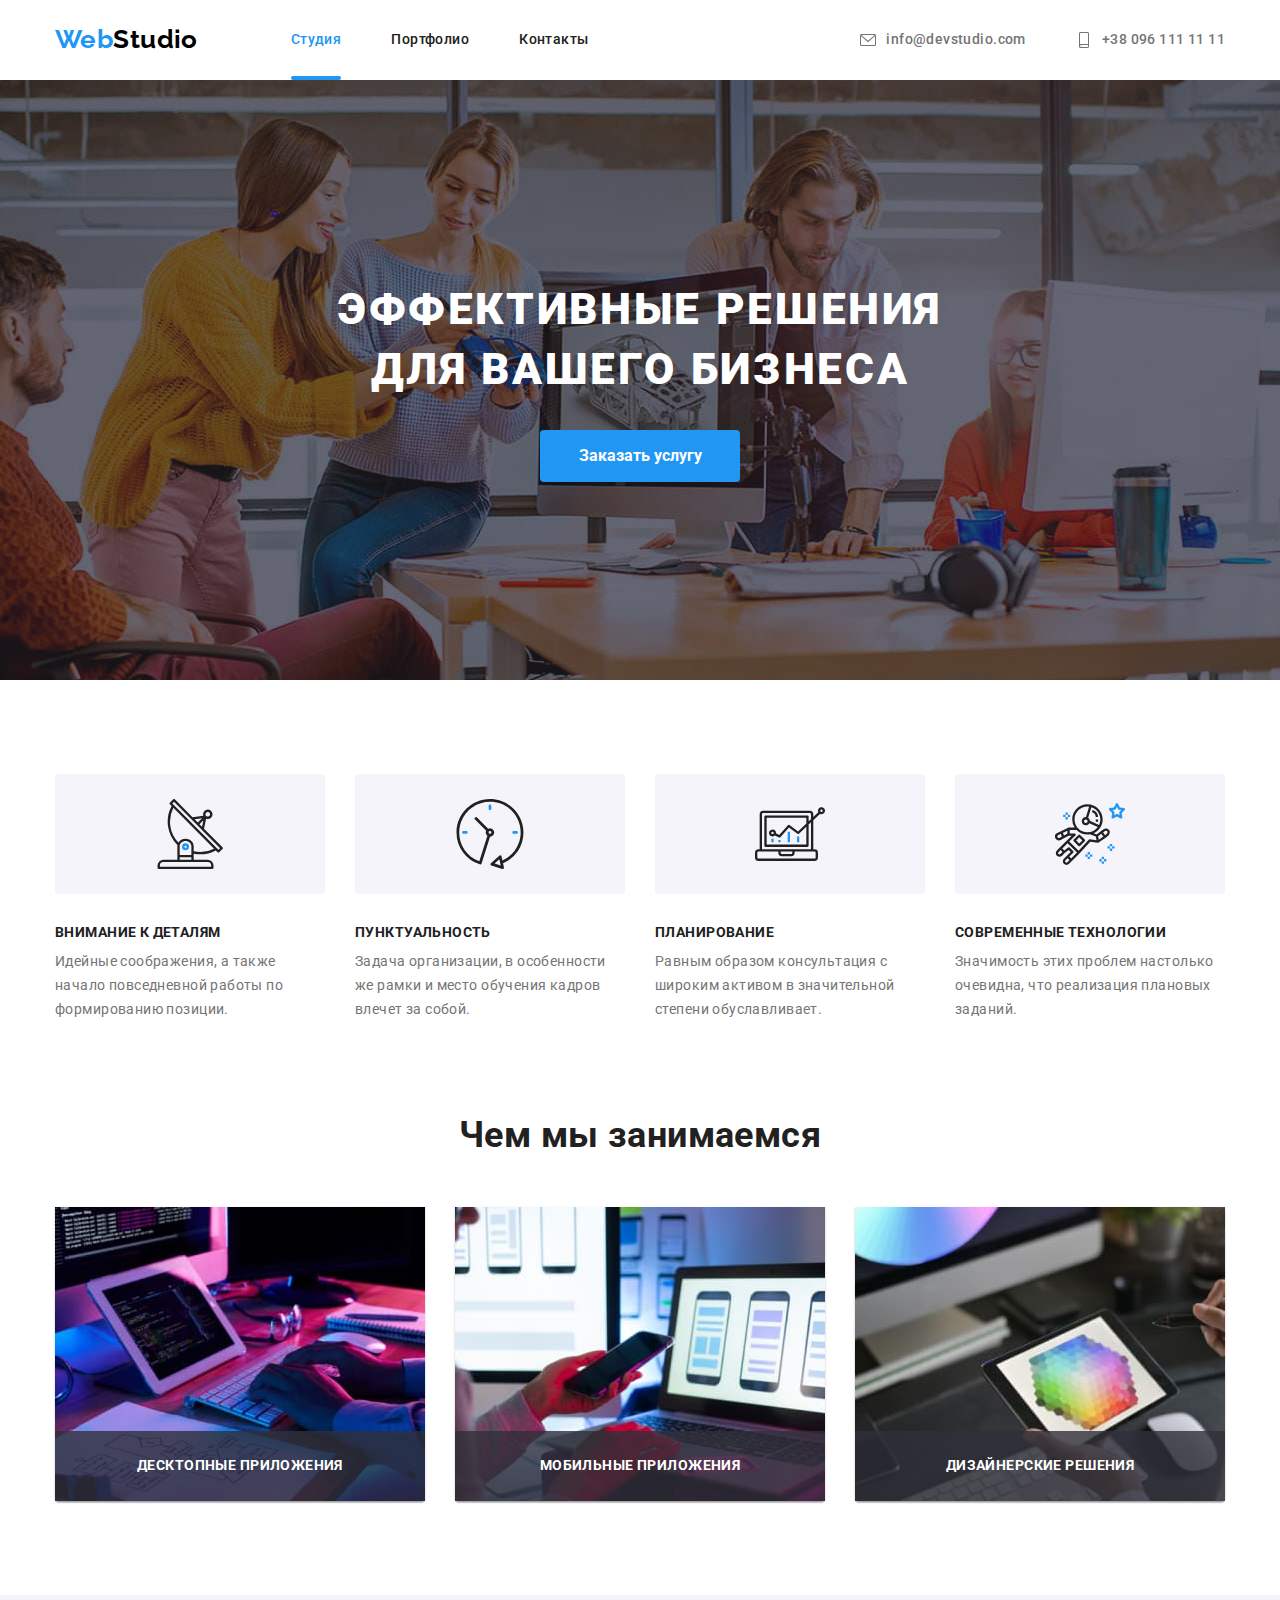
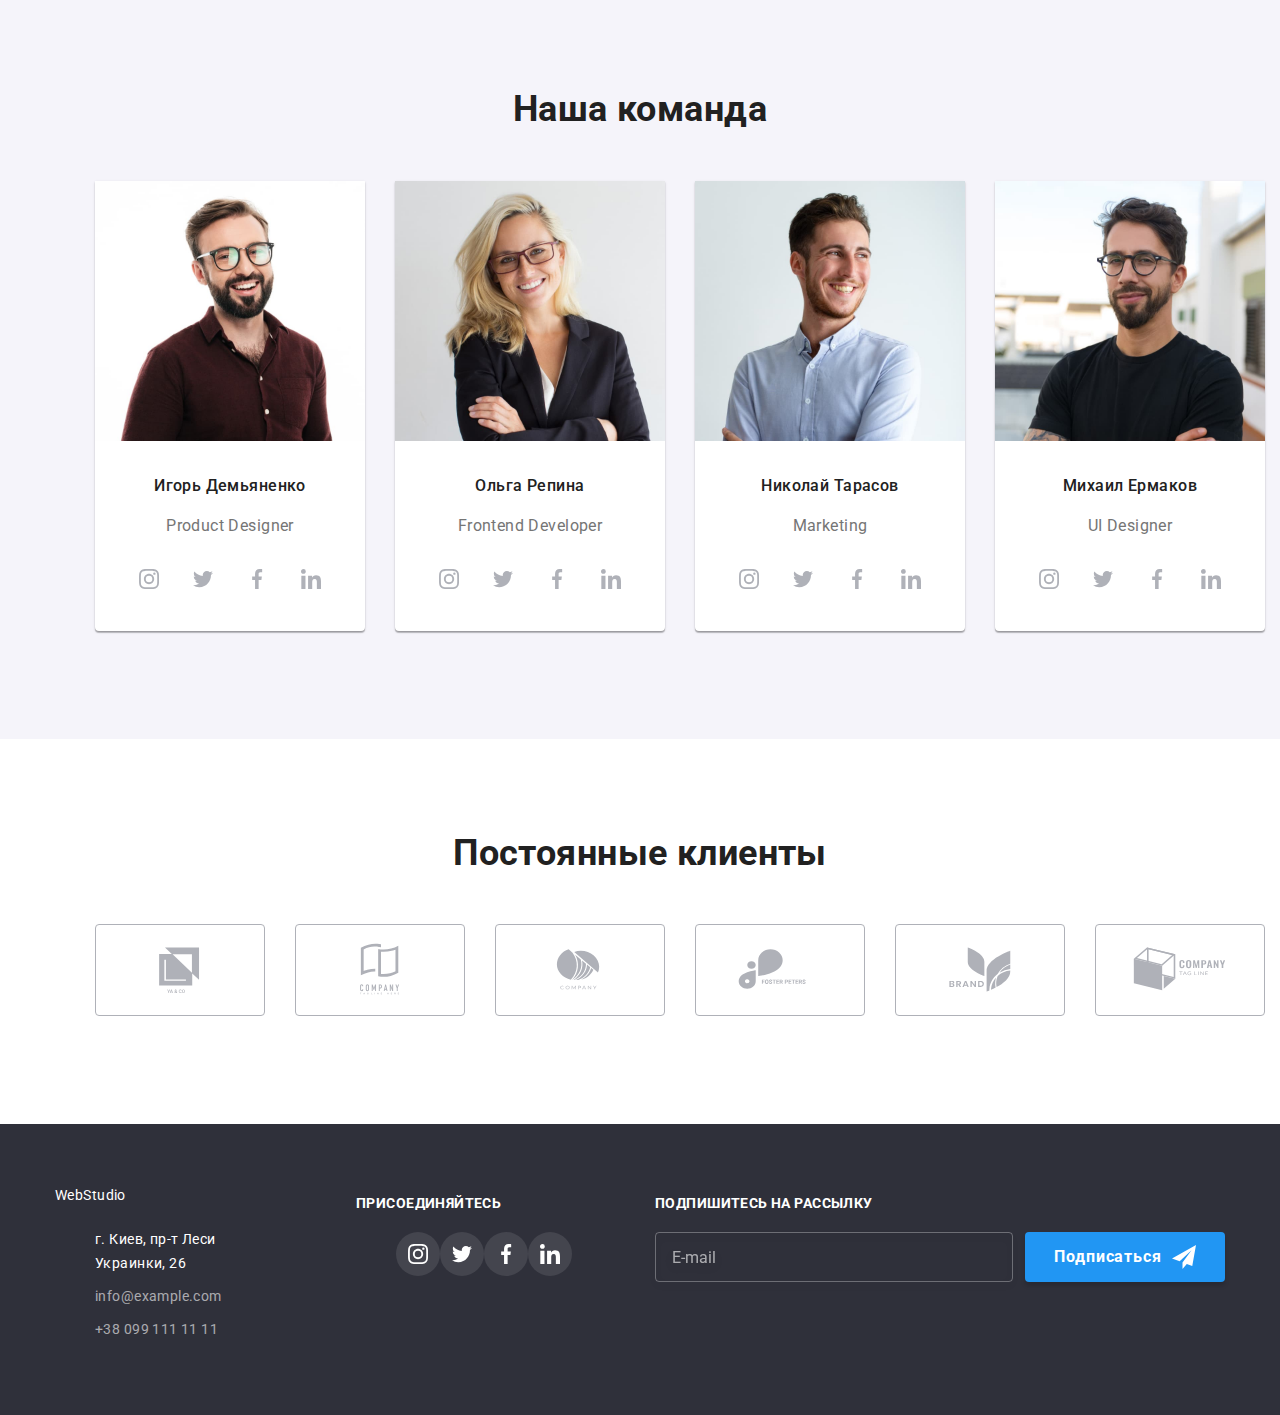
==== commit 60ed8961: "Adds BEM" ====
--- a/index.html
+++ b/index.html
@@ -17,32 +17,32 @@
     <!--Верхняя линия-->
     <header>
         <div class="container header">
-            <nav class="header__navigation">
-                <a href="./index.html" lang="en" class="navigation__link-logo"><span class="link-logo__logo">Web</span>Studio</a>
+            <nav class="navigation">
+                <a href="./index.html" lang="en" class="navigation__link-logo"><span class="navigation__logo--blue">Web</span>Studio</a>
                 <ul class="navigation__list">
-                    <li class="list__link-content">
-                        <a href="./index.html" class="link-content__site-nav current">Студия</a>
-                    </li>
-                    <li class="list__link-content">
-                        <a href="./portfolio.html" class="link-content__site-nav">Портфолио</a>
-                    </li>
-                    <li class="list__link-content">
-                        <a href="" class="link-content__site-nav">Контакты</a>
+                    <li class="navigation__link-content">
+                        <a href="./index.html" class="navigation__site-nav current">Студия</a>
+                    </li>
+                    <li class="navigation__link-content">
+                        <a href="./portfolio.html" class="navigation__site-nav">Портфолио</a>
+                    </li>
+                    <li class="navigation__link-content">
+                        <a href="" class="navigation__site-nav">Контакты</a>
                     </li>
                 </ul>
             </nav>
-            <ul class="header__list">
-                <li class="list__contact">
-                    <a href="mailto:info@devstudio.com" class="contact__link">
-                        <svg class="link__icon">
+            <ul class="navigation__list">
+                <li class="navigation__list-contact">
+                    <a href="mailto:info@devstudio.com" class="navigation__link">
+                        <svg class="navigation__icon">
                             <use href="./images/icons.svg#envelope"></use>
                         </svg>
                         info@devstudio.com
                     </a>
                 </li>
-                <li class="list__contact">
-                    <a href="tel:+380961111111" class="contact__link">
-                        <svg class="link__icon">
+                <li class="navigation__list-contact">
+                    <a href="tel:+380961111111" class="navigation__link">
+                        <svg class="navigation__icon">
                             <use href="./images/icons.svg#smartphone"></use>
                         </svg>
                         +38 096 111 11 11</a>
@@ -110,70 +110,70 @@
             </div>
         </section>
         <!--Особенности-->
-        <section class="section-work">
+        <section class="section-features">
             <div class="container">
-                <ul class="list content">
-                    <li class="work-list">
-                        <div class="bgc-icon">
-                            <svg class="work-icon">
+                <ul class="features">
+                    <li class="features__list">
+                        <div class="features__bgc-icon">
+                            <svg class="features__icon">
                                 <use href="./images/icons.svg#sputnik"></use>
                             </svg>
                         </div>
-                        <h3 class="title-third title-container">Внимание к деталям</h3>
-                        <p class="text">Идейные соображения, а также начало повседневной работы по формированию позиции.</p>
-                    </li>
-                    <li class="work-list">
-                        <div class="bgc-icon">
-                            <svg class="work-icon">
+                        <h3 class="features__title">Внимание к деталям</h3>
+                        <p class="features__text">Идейные соображения, а также начало повседневной работы по формированию позиции.</p>
+                    </li>
+                    <li class="features__list">
+                        <div class="features__bgc-icon">
+                            <svg class="features__icon">
                                 <use href="./images/icons.svg#clock"></use>
                             </svg>
                         </div>
-                        <h3 class="title-third title-container">Пунктуальность</h3>
-                        <p class="text">Задача организации, в особенности же рамки и место обучения кадров влечет за собой.</p>
-                    </li>
-                    <li class="work-list">
-                        <div class="bgc-icon">
-                            <svg class="work-icon">
+                        <h3 class="features__title">Пунктуальность</h3>
+                        <p class="features__text">Задача организации, в особенности же рамки и место обучения кадров влечет за собой.</p>
+                    </li>
+                    <li class="features__list">
+                        <div class="features__bgc-icon">
+                            <svg class="features__icon">
                                 <use href="./images/icons.svg#diagram"></use>
                             </svg>
                         </div>
-                        <h3 class="title-third title-container">Планирование</h3>
-                        <p class="text">Равным образом консультация с широким активом в значительной степени обуславливает.</p>
-                    </li>
-                    <li class="work-list">
-                        <div class="bgc-icon">
-                            <svg class="work-icon">
+                        <h3 class="features__title">Планирование</h3>
+                        <p class="features__text">Равным образом консультация с широким активом в значительной степени обуславливает.</p>
+                    </li>
+                    <li class="features__list">
+                        <div class="features__bgc-icon">
+                            <svg class="features__icon">
                                 <use href="./images/icons.svg#astronaut"></use>
                             </svg>
                         </div>
-                        <h3 class="title-third title-container">Современные технологии</h3>
-                        <p class="text">Значимость этих проблем настолько очевидна, что реализация плановых заданий.</p>
+                        <h3 class="features__title">Современные технологии</h3>
+                        <p class="features__text">Значимость этих проблем настолько очевидна, что реализация плановых заданий.</p>
                     </li>
                 </ul>
             </div>
         </section>
         <!--Чем мы занимаемся-->
         <section class="section">
-            <div class="container">
-                <h2 class="title">Чем мы занимаемся</h2>
-                <ul class="list content">
-                    <li class="images-list">
-                        <div class="images-box">
-                            <img src="./images/box1.jpg" class="images" alt="Человек печатает на клавиатуре код" width="370">
-                            <p class="text-img">Десктопные приложения</p>
-                        </div>
-                    </li>
-                    <li class="images-list">
-                        <div class="images-box">
-                            <img src="./images/box2.jpg" class="images" alt="Человек держит в руке телефон" width="370">
-                            <p class="text-img">Мобильные приложения</p>
+            <div class="container work">
+                <h2 class="work__title">Чем мы занимаемся</h2>
+                <ul class="work__list">
+                    <li class="work__images-list">
+                        <div class="work__box">
+                            <img src="./images/box1.jpg" class="work__images" alt="Человек печатает на клавиатуре код" width="370">
+                            <p class="work__text-img">Десктопные приложения</p>
+                        </div>
+                    </li>
+                    <li class="work__images-list">
+                        <div class="work__box">
+                            <img src="./images/box2.jpg" class="work__images" alt="Человек держит в руке телефон" width="370">
+                            <p class="work__text-img">Мобильные приложения</p>
                         </div>
                         
                     </li>
-                    <li class="images-list">
-                        <div class="images-box">
-                            <img src="./images/box3.jpg" class="images" alt="Планшет с палитрой цветов" width="370">
-                            <p class="text-img">Дизайнерские решения</p>
+                    <li class="work__images-list">
+                        <div class="work__box">
+                            <img src="./images/box3.jpg" class="work__images" alt="Планшет с палитрой цветов" width="370">
+                            <p class="work__text-img">Дизайнерские решения</p>
                         </div>
                         
                     </li>
@@ -184,39 +184,39 @@
         <section class="section command">
            <div class="container">
                 <h2 class="title">Наша команда</h2>
-                <ul class="list command">
-                    <li class="images-list">
+                <ul class="command">
+                    <li class="command__list">
                         <img src="./images/command/img.jpg" alt="Игорь Демьяненко" width="270">
-                        <div class="command-content">
-                            <h3 class="title-name">Игорь Демьяненко</h3>
-                            <p lang="en" class="profession">Product Designer</p>
-                        </div>
-                        <div class="block-command-icon">
-                            <ul class="list command icon">
-                                <li class="list-command-icon">
-                                    <a href="" class="link-command-icon">
-                                        <svg class="command-icon">
+                        <div class="command__content">
+                            <h3 class="command__name">Игорь Демьяненко</h3>
+                            <p lang="en" class="command__profession">Product Designer</p>
+                        </div>
+                        <div class="command__block-icon">
+                            <ul class="command__list-icon">
+                                <li class="command__list-link">
+                                    <a href="" class="command__link-icon">
+                                        <svg class="command__icon">
                                             <use href="./images/icons.svg#instagram"></use>
                                         </svg>
                                     </a>
                                 </li>
-                                <li class="list-command-icon">
-                                    <a href="" class="link-command-icon">
-                                        <svg class="command-icon">
+                                <li class="command__list-link">
+                                    <a href="" class="command__link-icon">
+                                        <svg class="command__icon">
                                             <use href="./images/icons.svg#twitter"></use>
                                         </svg>
                                     </a>
                                 </li>
-                                <li class="list-command-icon">
-                                    <a href="" class="link-command-icon">
-                                        <svg class="command-icon">
+                                <li class="command__list-link">
+                                    <a href="" class="command__link-icon">
+                                        <svg class="command__icon">
                                             <use href="./images/icons.svg#facebook"></use>
                                         </svg>
                                     </a>
                                 </li>
-                                <li class="list-command-icon">
-                                    <a href="" class="link-command-icon">
-                                        <svg class="command-icon">
+                                <li class="command__list-link">
+                                    <a href="" class="command__link-icon">
+                                        <svg class="command__icon">
                                             <use href="./images/icons.svg#linkedin"></use>
                                         </svg>
                                     </a>
@@ -224,38 +224,38 @@
                             </ul>
                         </div>
                     </li>
-                    <li class="images-list">
+                    <li class="command__list">
                         <img src="./images/command/img_1.jpg" alt="Ольга Репина" width="270">
-                        <div class="command-content">
-                            <h3 class="title-name">Ольга Репина</h3>
-                            <p lang="en" class="profession">Frontend Developer</p>
-                        </div>
-                        <div class="block-command-icon">
-                            <ul class="list command icon">
-                                <li class="list-command-icon">
-                                    <a href="" class="link-command-icon">
-                                        <svg class="command-icon">
+                        <div class="command__content">
+                            <h3 class="command__name">Ольга Репина</h3>
+                            <p lang="en" class="command__profession">Frontend Developer</p>
+                        </div>
+                        <div class="command__block-icon">
+                            <ul class="command__list-icon">
+                                <li class="command__list-link">
+                                    <a href="" class="command__link-icon">
+                                        <svg class="command__icon">
                                             <use href="./images/icons.svg#instagram"></use>
                                         </svg>
                                     </a>
                                 </li>
-                                <li class="list-command-icon">
-                                    <a href="" class="link-command-icon">
-                                        <svg class="command-icon">
+                                <li class="command__list-link">
+                                    <a href="" class="command__link-icon">
+                                        <svg class="command__icon">
                                             <use href="./images/icons.svg#twitter"></use>
                                         </svg>
                                     </a>
                                 </li>
-                                <li class="list-command-icon">
-                                    <a href="" class="link-command-icon">
-                                        <svg class="command-icon">
+                                <li class="command__list-link">
+                                    <a href="" class="command__link-icon">
+                                        <svg class="command__icon">
                                             <use href="./images/icons.svg#facebook"></use>
                                         </svg>
                                     </a>
                                 </li>
-                                <li class="list-command-icon">
-                                    <a href="" class="link-command-icon">
-                                        <svg class="command-icon">
+                                <li class="command__list-link">
+                                    <a href="" class="command__link-icon">
+                                        <svg class="command__icon">
                                             <use href="./images/icons.svg#linkedin"></use>
                                         </svg>
                                     </a>
@@ -263,38 +263,38 @@
                             </ul>
                         </div>
                     </li>
-                    <li class="images-list">
+                    <li class="command__list">
                         <img src="./images/command/img_2.jpg" alt="Николай Тарасов" width="270">
-                        <div class="command-content">
-                            <h3 class="title-name">Николай Тарасов</h3>
-                            <p lang="en" class="profession">Marketing</p>
-                        </div>
-                        <div class="block-command-icon">
-                            <ul class="list command icon">
-                                <li class="list-command-icon">
-                                    <a href="" class="link-command-icon">
-                                        <svg class="command-icon">
+                        <div class="command__content">
+                            <h3 class="command__name">Николай Тарасов</h3>
+                            <p lang="en" class="command__profession">Marketing</p>
+                        </div>
+                        <div class="command__block-icon">
+                            <ul class="command__list-icon">
+                                <li class="command__list-link">
+                                    <a href="" class="command__link-icon">
+                                        <svg class="command__icon">
                                             <use href="./images/icons.svg#instagram"></use>
                                         </svg>
                                     </a>
                                 </li>
-                                <li class="list-command-icon">
-                                    <a href="" class="link-command-icon">
-                                        <svg class="command-icon">
+                                <li class="command__list-link">
+                                    <a href="" class="command__link-icon">
+                                        <svg class="command__icon">
                                             <use href="./images/icons.svg#twitter"></use>
                                         </svg>
                                     </a>
                                 </li>
-                                <li class="list-command-icon">
-                                    <a href="" class="link-command-icon">
-                                        <svg class="command-icon">
+                                <li class="command__list-link">
+                                    <a href="" class="command__link-icon">
+                                        <svg class="command__icon">
                                             <use href="./images/icons.svg#facebook"></use>
                                         </svg>
                                     </a>
                                 </li>
-                                <li class="list-command-icon">
-                                    <a href="" class="link-command-icon">
-                                        <svg class="command-icon">
+                                <li class="command__list-link">
+                                    <a href="" class="command__link-icon">
+                                        <svg class="command__icon">
                                             <use href="./images/icons.svg#linkedin"></use>
                                         </svg>
                                     </a>
@@ -302,38 +302,38 @@
                             </ul>
                         </div>
                     </li>
-                    <li class="images-list">
+                    <li class="command__list">
                         <img src="./images/command/img_3.jpg" alt="Михаил Ермаков" width="270">
-                        <div class="command-content">
-                            <h3 class="title-name">Михаил Ермаков</h3>
-                            <p lang="en" class="profession">UI Designer</p>
-                        </div>
-                        <div class="block-command-icon">
-                            <ul class="list command icon">
-                                <li class="list-command-icon">
-                                    <a href="" class="link-command-icon">
-                                        <svg class="command-icon">
+                        <div class="command__content">
+                            <h3 class="command__name">Михаил Ермаков</h3>
+                            <p lang="en" class="command__profession">UI Designer</p>
+                        </div>
+                        <div class="command__block-icon">
+                            <ul class="command__list-icon">
+                                <li class="command__list-link">
+                                    <a href="" class="command__link-icon">
+                                        <svg class="command__icon">
                                             <use href="./images/icons.svg#instagram"></use>
                                         </svg>
                                     </a>
                                 </li>
-                                <li class="list-command-icon">
-                                    <a href="" class="link-command-icon">
-                                        <svg class="command-icon">
+                                <li class="command__list-link">
+                                    <a href="" class="command__link-icon">
+                                        <svg class="command__icon">
                                             <use href="./images/icons.svg#twitter"></use>
                                         </svg>
                                     </a>
                                 </li>
-                                <li class="list-command-icon">
-                                    <a href="" class="link-command-icon">
-                                        <svg class="command-icon">
+                                <li class="command__list-link">
+                                    <a href="" class="command__link-icon">
+                                        <svg class="command__icon">
                                             <use href="./images/icons.svg#facebook"></use>
                                         </svg>
                                     </a>
                                 </li>
-                                <li class="list-command-icon">
-                                    <a href="" class="link-command-icon">
-                                        <svg class="command-icon">
+                                <li class="command__list-link">
+                                    <a href="" class="command__link-icon">
+                                        <svg class="command__icon">
                                             <use href="./images/icons.svg#linkedin"></use>
                                         </svg>
                                     </a>
@@ -344,6 +344,7 @@
                 </ul>
            </div>
         </section>
+        <!-- Постоянные клиенты -->
         <section class="section">
             <div class="container">
                 <h2 class="title">Постоянные клиенты</h2>
--- a/css/style.css
+++ b/css/style.css
@@ -56,7 +56,7 @@
   padding-left: 15px;
   padding-right: 15px;
 }
-.header__navigation {
+.navigation {
   display: flex;
 }
 .navigation__link-logo {
@@ -73,7 +73,7 @@
   font-size: 26px;
   line-height: 1.2;
 }
-.link-logo__logo {
+.navigation__logo--blue {
   display: block;
 
   color: var(--accent-text-color);
@@ -84,10 +84,10 @@
   padding-left: 0;
   margin-left: auto;
 }
-.list__link-content:not(:last-child) {
+.navigation__link-content:not(:last-child) {
   margin-right: 50px;
 }
-.link-content__site-nav {
+.navigation__site-nav {
   display: block;
   padding-top: 32px;
   padding-bottom: 32px;
@@ -101,11 +101,11 @@
   position: relative;
   transition: color 250ms var(--time-function);
 }
-.link-content__site-nav:hover,
-.link-content__site-nav:focus {
+.navigation__site-nav:hover,
+.navigation__site-nav:focus {
   color: var(--accent-text-color);
 }
-.link-content__site-nav::before {
+.navigation__site-nav::before {
   content: "";
 
   display: block;
@@ -120,14 +120,14 @@
 
   background-color: var(--accent-text-color);
 }
-.link-content__site-nav:hover::before,
-.link-content__site-nav:focus::before {
+.navigation__site-nav:hover::before,
+.navigation__site-nav:focus::before {
   transform: scaleX(1);
 }
-.link-content__site-nav.current {
+.navigation__site-nav.current {
   color: var(--accent-text-color);
 }
-.link-content__site-nav.current::after {
+.navigation__site-nav.current::after {
   content: "";
 
   display: block;
@@ -142,17 +142,16 @@
 
 /* Contacts */
 
-.header__list {
+.navigation__list {
   margin: 0;
   display: flex;
   padding-left: 0;
   margin-left: auto;
 }
-.header__list .list__contact + .list__contact {
+.navigation__list .navigation__list-contact + .navigation__list-contact {
   margin-left: 50px;
 }
-.contact__link {
-  /* display: block; */
+.navigation__link {
   display: flex;
   align-items: center;
   padding-top: 32px;
@@ -166,12 +165,12 @@
 
   transition: color 250ms var(--time-function);
 }
-.contact__link:hover,
-.contact__link:focus {
+.navigation__link:hover,
+.navigation__link:focus {
   color: var(--accent-text-color);
 }
 
-.link__icon {
+.navigation__icon {
   fill: currentColor;
   margin-right: 10px;
   width: 16px;
@@ -237,29 +236,23 @@
   transform: scale(1.2);
 }
 /* Main */
-.section-work {
+.section-features {
   padding-top: 94px;
 }
-.section {
-  padding-top: 94px;
-  padding-bottom: 94px;
-}
-.list {
+.features {
+  display: flex;
   margin-top: 0;
   margin-bottom: 0;
   padding-left: 0;
 }
-.list.content {
-  display: flex;
-}
-.work-list {
+.features__list {
   width: 270px;
   margin-right: 30px;
 }
-.work-list:nth-child(4n) {
+.features__list:nth-child(4n) {
   margin-right: 0;
 }
-.bgc-icon {
+.features__bgc-icon {
   display: flex;
   align-items: center;
   justify-content: center;
@@ -270,15 +263,14 @@
 
   background-color: var(--third-bgc-color);
 }
-.work-icon {
+.features__icon {
   width: 70px;
   height: 70px;
 }
-.title-container {
+.features__title {
   margin-top: 0;
   margin-bottom: 10px;
-}
-.title-third {
+
   color: var(--title-text-color);
 
   font-weight: 700;
@@ -287,26 +279,51 @@
 
   text-transform: uppercase;
 }
-.text {
+.features__text {
   margin: 0;
 }
-.images-list {
+
+/* Чем мы занимаемся */
+.section {
+  padding-top: 94px;
+  padding-bottom: 94px;
+}
+.work__title {
+  margin-top: 0;
+  margin-bottom: 50px;
+
+  color: var(--title-text-color);
+
+  font-weight: 700;
+  font-size: 36px;
+  line-height: 1.16;
+  text-align: center;
+}
+.work__list {
+  display: flex;
+  margin-top: 0;
+  margin-bottom: 0;
+  padding-left: 0;
+}
+
+.work__images-list {
   box-shadow: 0px 1px 3px rgba(0, 0, 0, 0.12), 0px 1px 1px rgba(0, 0, 0, 0.14),
     0px 2px 1px rgba(0, 0, 0, 0.2);
   border-radius: 0px 0px 4px 4px;
 
   background-color: var(--primary-wight-color);
 }
-.images-list:not(:last-child) {
+.work__images-list:not(:last-child) {
   margin-right: 30px;
 }
-.images {
-  display: block;
-}
-.images-box {
+.work__box {
   position: relative;
 }
-.text-img {
+.work__images {
+  display: block;
+}
+
+.work__text-img {
   position: absolute;
   bottom: 0;
   height: 70px;
@@ -316,7 +333,6 @@
   font-size: 14px;
   line-height: 1.14;
   text-align: center;
-  /* align-items: center; */
   letter-spacing: 0.03em;
   text-transform: uppercase;
   color: var(--primary-wight-color);
@@ -324,11 +340,11 @@
   padding: 27px 0;
   margin: 0;
 }
+
+/* Наша коанда */
+
 .section.command {
   background-color: var(--third-bgc-color);
-}
-.list.command {
-  display: flex;
 }
 .title {
   margin-top: 0;
@@ -341,11 +357,24 @@
   line-height: 1.16;
   text-align: center;
 }
-.command-content {
+.command {
+  display: flex;
+}
+.command__list {
+  box-shadow: 0px 1px 3px rgba(0, 0, 0, 0.12), 0px 1px 1px rgba(0, 0, 0, 0.14),
+    0px 2px 1px rgba(0, 0, 0, 0.2);
+  border-radius: 0px 0px 4px 4px;
+
+  background-color: var(--primary-wight-color);
+}
+.command__list:not(:last-child) {
+  margin-right: 30px;
+}
+.command__content {
   padding-top: 30px;
   padding-bottom: 16px;
 }
-.title-name {
+.command__name {
   display: flex;
   justify-content: center;
   margin-top: 0;
@@ -357,7 +386,7 @@
   font-size: 16px;
   line-height: 1.87;
 }
-.profession {
+.command__profession {
   display: flex;
   justify-content: center;
   margin: 0;
@@ -365,15 +394,20 @@
   font-size: 16px;
   line-height: 1.87;
 }
-.block-command-icon {
+.command__block-icon {
   padding-bottom: 30px;
 }
-.list.command.icon {
-  display: flex;
-  align-items: center;
-  justify-content: center;
-}
-/* .list-command-icon {
+.command__list-icon {
+  display: flex;
+  align-items: center;
+  justify-content: center;
+  padding-left: 0;
+}
+
+.command__list-link:not(:last-child) {
+  margin-right: 10px;
+}
+.command__link-icon {
   display: flex;
   align-items: center;
   justify-content: center;
@@ -383,50 +417,31 @@
   margin-right: 10px;
 
   color: var(--icon-color);
-}
-.list-command-icon:last-child {
+
+  transition: background 250ms var(--time-function);
+}
+.command__link-icon:last-child {
   margin-right: 0;
 }
-.list-command-icon:focus,
-.list-command-icon:hover {
+.command__link-icon:focus,
+.command__link-icon:hover {
   background-color: var(--accent-text-color);
   color: var(--primary-wight-color);
-} */
-.list-command-icon:not(:last-child) {
-  margin-right: 10px;
-}
-.link-command-icon {
-  display: flex;
-  align-items: center;
-  justify-content: center;
-  width: 44px;
-  height: 44px;
-  border-radius: 50%;
-  margin-right: 10px;
-
-  color: var(--icon-color);
-
-  transition: background 250ms var(--time-function);
-}
-.link-command-icon:last-child {
-  margin-right: 0;
-}
-.link-command-icon:focus,
-.link-command-icon:hover {
-  background-color: var(--accent-text-color);
-  color: var(--primary-wight-color);
-}
-.command-icon {
+}
+.command__icon {
   width: 20px;
   height: 20px;
 
   fill: currentColor;
   transition: fill 250ms var(--time-function);
 }
-.command-icon:hover,
-.command-icon:focus {
+.command__icon:hover,
+.command__icon:focus {
   fill: var(--primary-wight-color);
 }
+
+/* Постоянные клиенты */
+
 .list.customer {
   display: flex;
 }
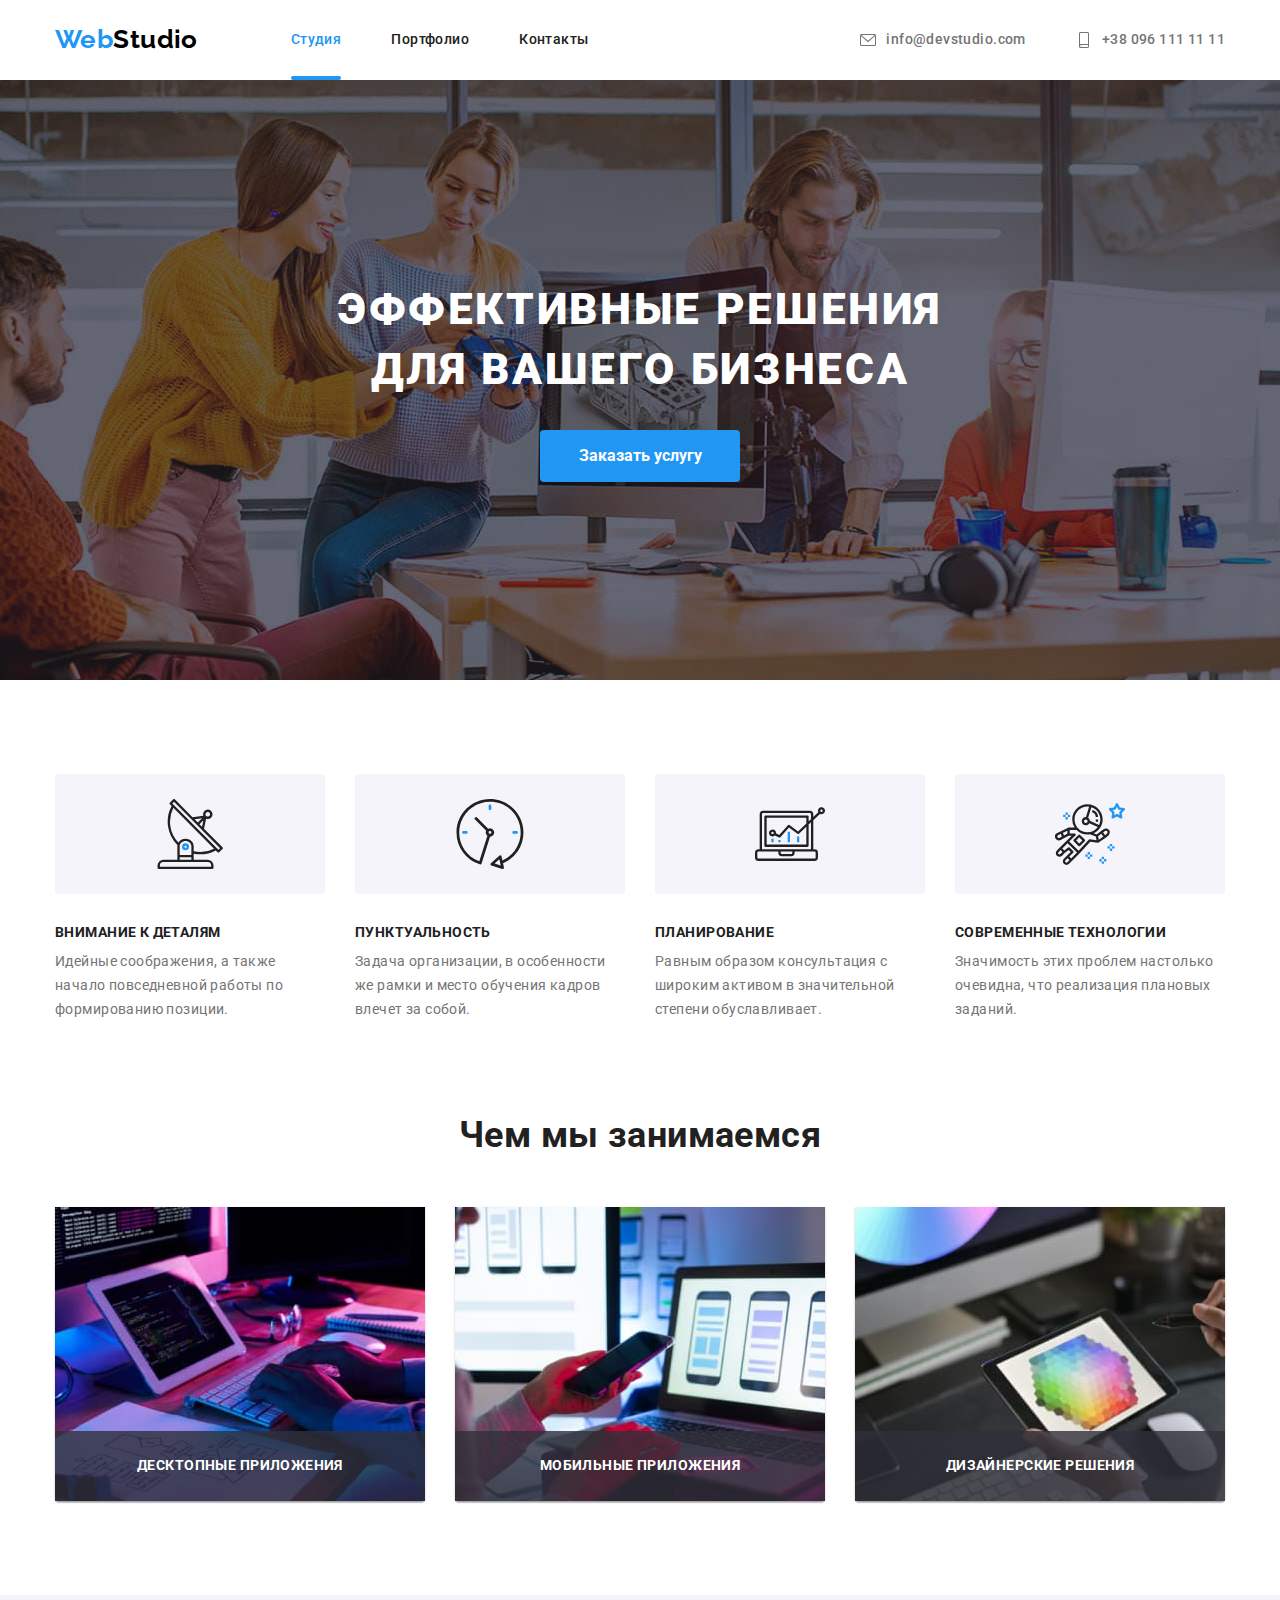
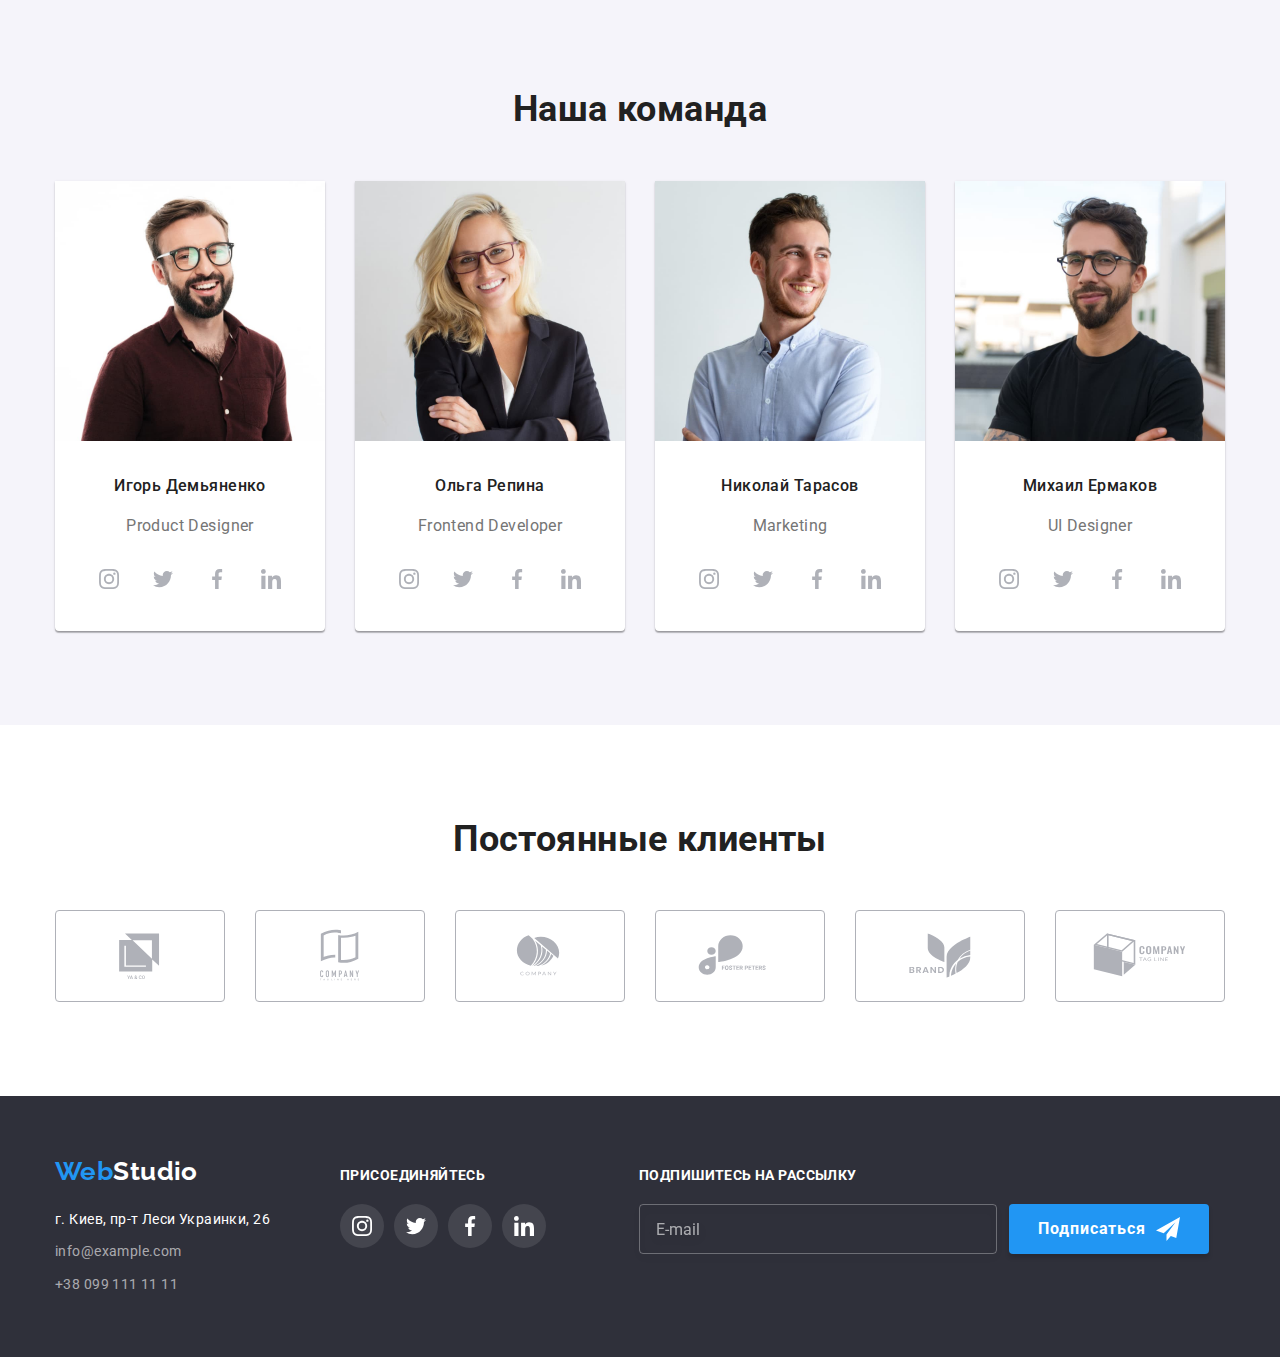
==== commit 464f27f0: "Finish adds BEM class" ====
--- a/index.html
+++ b/index.html
@@ -61,50 +61,50 @@
             <!-- Модалка -->
             <div class="backdrop is-hidden" data-modal>
                 <div class="modal">
-                    <button type="button" class="close-modal" data-modal-close>
-                        <svg class="close-modal-icon">
+                    <button type="button" class="modal__close-btn" data-modal-close>
+                        <svg class="modal__close-icon">
                             <use href="./images/icons.svg#close"></use>
                         </svg>
                     </button>
-                    <p class="modal-title">Оставьте свои данные, мы вам перезвоним</p>
-                    <form action="#" class="modal-form">
-                        <label class="modal-label">
+                    <p class="modal__title">Оставьте свои данные, мы вам перезвоним</p>
+                    <form action="#" class="modal__form">
+                        <label class="modal__label">
                             Имя
-                            <div class="block-icon-input">
-                                <input type="text" name="name" class="modal-input" minlength="2" required>
-                                <svg class="icon-form" width="18" height="18">
+                            <div class="modal__block">
+                                <input type="text" name="name" class="modal__input" minlength="2" required>
+                                <svg class="modal__icon-form" width="18" height="18">
                                     <use href="./images/icons.svg#person"></use>
                                 </svg>
                             </div>
                         </label>
-                        <label class="modal-label">
+                        <label class="modal__label">
                             Телефон
-                            <div class="block-icon-input">
-                                <input type="tel" name="tel" class="modal-input" required>
-                                <svg class="icon-form" width="18" height="18">
+                            <div class="modal__block">
+                                <input type="tel" name="tel" class="modal__input" required>
+                                <svg class="modal__icon-form" width="18" height="18">
                                     <use href="./images/icons.svg#phone"></use>
                                 </svg>
                             </div>
                         </label>
-                        <label class="modal-label">
+                        <label class="modal__label">
                             Почта
-                            <div class="block-icon-input">
-                                <input type="email" name="email" class="modal-input">
-                                <svg class="icon-form" width="18" height="18">
+                            <div class="modal__block">
+                                <input type="email" name="email" class="modal__input">
+                                <svg class="modal__icon-form" width="18" height="18">
                                     <use href="./images/icons.svg#email"></use>
                                 </svg>
                             </div>
                         </label>
-                        <label for="#comment" class="modal-label form-label">Комментарий</label>
-                        <textarea name="comment" id="comment" class="modal-comment" placeholder="Введите текст"></textarea>
-                        <label class="label-contract">
-                            <input type="checkbox" class="checkbox-contract" name="contract" value="contract" required>
-                            <svg class="icon-contract">
+                        <label for="#comment" class="modal__comment-label">Комментарий</label>
+                        <textarea name="comment" id="comment" class="modal__comment" placeholder="Введите текст"></textarea>
+                        <label class="modal__contract">
+                            <input type="checkbox" class="modal__checkbox" name="contract" value="contract" required>
+                            <svg class="modal__icon-contract">
                                 <use href="./images/icons.svg#checkmark"></use>
                             </svg>
-                            Соглашаюсь с рассылкой и принимаю <a href="" target="_blank" class="link-contract">Условия договора</a>
+                            Соглашаюсь с рассылкой и принимаю <a href="" target="_blank" class="modal__link">Условия договора</a>
                         </label>
-                        <button type="submit" class="button-send">Отправить</button>
+                        <button type="submit" class="modal__btn-send">Отправить</button>
                     </form>                    
                 </div>
             </div>
@@ -348,45 +348,45 @@
         <section class="section">
             <div class="container">
                 <h2 class="title">Постоянные клиенты</h2>
-                <ul class="list customer">
-                    <li class="list-customer-icon">
-                        <a href="" class="link-customer-icon">
-                            <svg class="customer-icon">
+                <ul class="customer">
+                    <li class="customer__list">
+                        <a href="" class="customer__link">
+                            <svg class="customer__icon">
                                 <use href="./images/icons.svg#company-first"></use>
                             </svg>
                         </a>
                     </li>
-                    <li class="list-customer-icon">
-                        <a href="" class="link-customer-icon">
-                            <svg class="customer-icon">
+                    <li class="customer__list">
+                        <a href="" class="customer__link">
+                            <svg class="customer__icon">
                                 <use href="./images/icons.svg#company-second"></use>
                             </svg>
                         </a>
                     </li>
-                    <li class="list-customer-icon">
-                        <a href="" class="link-customer-icon">
-                            <svg class="customer-icon">
+                    <li class="customer__list">
+                        <a href="" class="customer__link">
+                            <svg class="customer__icon">
                                 <use href="./images/icons.svg#company-third"></use>
                             </svg>
                         </a>
                     </li>
-                    <li class="list-customer-icon">
-                        <a href="" class="link-customer-icon">
-                            <svg class="customer-icon">
+                    <li class="customer__list">
+                        <a href="" class="customer__link">
+                            <svg class="customer__icon">
                                 <use href="./images/icons.svg#company-fourth"></use>
                             </svg>
                         </a>
                     </li>
-                    <li class="list-customer-icon">
-                        <a href="" class="link-customer-icon">
-                            <svg class="customer-icon">
+                    <li class="customer__list">
+                        <a href="" class="customer__link">
+                            <svg class="customer__icon">
                                 <use href="./images/icons.svg#company-fifth"></use>
                             </svg>
                         </a>
                     </li>
-                    <li class="list-customer-icon">
-                        <a href="" class="link-customer-icon">
-                            <svg class="customer-icon">
+                    <li class="customer__list">
+                        <a href="" class="customer__link">
+                            <svg class="customer__icon">
                                 <use href="./images/icons.svg#company-sixth"></use>
                             </svg>
                         </a>
@@ -399,48 +399,48 @@
     <footer>
         <div class="container basement">
             <div>
-                <a href="./index.html" class="link-logo"><span class="logo">Web</span>Studio</a>
+                <a href="./index.html" class="basement__link"><span class="basement__logo">Web</span>Studio</a>
                 
-                <ul class="list">
-                    <li class="list-footer">
-                        <a href="https://goo.gl/maps/pMENzSgRRFDBbWSv6" target="_blank" rel="noreferrer noopener" class="address">г.
+                <ul class="basement__contact">
+                    <li class="basement__list">
+                        <a href="https://goo.gl/maps/pMENzSgRRFDBbWSv6" target="_blank" rel="noreferrer noopener" class="basement__address">г.
                             Киев, пр-т Леси Украинки, 26</a>
                     </li>
-                    <li class="list-footer">
-                        <a href="mailto:info@example.com" class="contact-footer">info@example.com</a>
-                    </li>
-                    <li class="list-footer">
-                        <a href="tel:+380991111111" class="contact-footer">+38 099 111 11 11</a>
+                    <li class="basement__list">
+                        <a href="mailto:info@example.com" class="basement__email">info@example.com</a>
+                    </li>
+                    <li class="basement__list">
+                        <a href="tel:+380991111111" class="basement__tel">+38 099 111 11 11</a>
                     </li>
                 </ul>
             </div>
             <div class="subscribe">
-                <h2 class="title">Присоединяйтесь</h2>
-                <ul class="list subscribe icon">
-                    <li class="list-subscribe-icon">
-                        <a href="" class="link-subscribe-icon">
-                            <svg class="subscribe-icon">
+                <h2 class="subscribe__title">Присоединяйтесь</h2>
+                <ul class="subscribe__list">
+                    <li class="subscribe__contact">
+                        <a href="" class="subscribe__link">
+                            <svg class="subscribe__icon">
                                 <use href="./images/icons.svg#instagram"></use>
                             </svg>
                         </a>
                     </li>
-                    <li class="list-subscribe-icon">
-                        <a href="" class="link-subscribe-icon">
-                            <svg class="subscribe-icon">
+                    <li class="subscribe__contact">
+                        <a href="" class="subscribe__link">
+                            <svg class="subscribe__icon">
                                 <use href="./images/icons.svg#twitter"></use>
                             </svg>
                         </a>
                     </li>
-                    <li class="list-subscribe-icon">
-                        <a href="" class="link-subscribe-icon">
-                            <svg class="subscribe-icon">
+                    <li class="subscribe__contact">
+                        <a href="" class="subscribe__link">
+                            <svg class="subscribe__icon">
                                 <use href="./images/icons.svg#facebook"></use>
                             </svg>
                         </a>
                     </li>
-                    <li class="list-subscribe-icon">
-                        <a href="" class="link-subscribe-icon">
-                            <svg class="subscribe-icon">
+                    <li class="subscribe__contact">
+                        <a href="" class="subscribe__link">
+                            <svg class="subscribe__icon">
                                 <use href="./images/icons.svg#linkedin"></use>
                             </svg>
                         </a>
@@ -449,10 +449,10 @@
             </div>
             <div class="block-send">
                 <h3 class="form-title">Подпишитесь на рассылку</h3>
-                <form action="#" class="form-send">
-                    <input type="email" class="input-email" name="email" placeholder="E-mail">
-                    <button type="submit" class="button-send">Подписаться
-                        <svg class="send-icon" width="24" height="24">
+                <form action="#" class="form">
+                    <input type="email" class="form__input" name="email" placeholder="E-mail">
+                    <button type="submit" class="form__button">Подписаться
+                        <svg class="form__icon" width="24" height="24">
                             <use href="./images/icons.svg#send"></use>
                         </svg>
                     </button>
--- a/css/style.css
+++ b/css/style.css
@@ -359,6 +359,9 @@
 }
 .command {
   display: flex;
+  margin-top: 0;
+  margin-bottom: 0;
+  padding-left: 0;
 }
 .command__list {
   box-shadow: 0px 1px 3px rgba(0, 0, 0, 0.12), 0px 1px 1px rgba(0, 0, 0, 0.14),
@@ -442,19 +445,22 @@
 
 /* Постоянные клиенты */
 
-.list.customer {
-  display: flex;
-}
-.list-customer-icon {
+.customer {
+  display: flex;
+  margin-top: 0;
+  margin-bottom: 0;
+  padding-left: 0;
+}
+.customer__list {
   display: flex;
   justify-content: center;
   align-items: center;
   margin-right: 30px;
 }
-.list-customer-icon:last-child {
+.customer__list:last-child {
   margin-right: 0;
 }
-.link-customer-icon {
+.customer__link {
   display: flex;
   justify-content: center;
   align-items: center;
@@ -468,58 +474,78 @@
   transition: color 250ms var(--time-function),
     border 250ms var(--time-function);
 }
-.customer-icon {
+.customer__link:hover,
+.customer__link:focus {
+  color: var(--accent-text-color);
+  border: 1px solid var(--accent-text-color);
+}
+.customer__icon {
   width: 106px;
   height: 60px;
   fill: currentColor;
 }
-.link-customer-icon:hover,
-.link-customer-icon:focus {
-  color: var(--accent-text-color);
-  border: 1px solid var(--accent-text-color);
-}
+/* Подвал */
 footer {
   padding: 60px 0;
 
   background-color: var(--second-bgc-color);
   color: var(--primary-wight-color);
 }
-.container.basement {
-  display: flex;
-}
-footer .link-logo {
-  display: block;
+.basement {
+  display: flex;
+}
+.basement__link {
   display: flex;
   margin: 0;
   margin-bottom: 20px;
 
   color: var(--primary-wight-color);
-}
-.list-footer:not(:last-child) {
+
+  font-family: Raleway, sans-serif;
+  font-style: normal;
+  font-weight: 700;
+  font-size: 26px;
+  line-height: 1.2;
+  align-items: center;
+}
+.basement__logo {
+  display: block;
+  color: var(--accent-text-color);
+}
+.basement__contact {
+  margin-top: 0;
+  margin-bottom: 0;
+  padding-left: 0;
+}
+.basement__list:not(:last-child) {
   margin-bottom: 9px;
 }
-.address {
-  color: var(--primary-wight-color);
-}
-.contact-footer {
+.basement__address {
+  color: var(--primary-wight-color);
+}
+.basement__email,
+.basement__tel {
   color: rgba(255, 255, 255, 0.6);
 
   transition: color 250ms var(--time-function);
 }
-.contact-footer:hover,
-.contact-footer:focus {
+.basement__tel:hover,
+.basement__tel:focus,
+.basement__email:hover,
+.basement__email:focus {
   color: var(--accent-text-color);
 }
 .subscribe {
   margin-top: 12px;
   margin-left: 70px;
   width: 206px;
-  /* height: 80px; */
-}
-.subscribe .title {
+}
+.subscribe__title {
   display: flex;
   align-items: start;
   margin-bottom: 20px;
+  margin-top: 0;
+  text-align: center;
 
   font-weight: 700;
   font-size: 14px;
@@ -528,17 +554,19 @@
 
   color: var(--primary-wight-color);
 }
-.list.subscribe.icon {
+.subscribe__list {
   display: flex;
   justify-content: space-between;
   margin: 0;
-}
-.list-subscribe-icon {
-  display: flex;
-  align-items: center;
-  justify-content: center;
-}
-.link-subscribe-icon {
+  padding-left: 0;
+  width: 206px;
+}
+.subscribe__contact {
+  display: flex;
+  align-items: center;
+  justify-content: center;
+}
+.subscribe__link {
   display: flex;
   align-items: center;
   justify-content: center;
@@ -551,130 +579,16 @@
 
   transition: background-color 250ms var(--time-function);
 }
-.link-subscribe-icon:hover,
-.link-subscribe-icon:focus {
+.subscribe__link:hover,
+.subscribe__link:focus {
   background-color: var(--accent-text-color);
 }
-.subscribe-icon {
+.subscribe__icon {
   width: 20px;
   height: 20px;
   align-items: center;
   justify-content: center;
   fill: currentColor;
-}
-
-/* Portfolio */
-
-.title-main {
-  display: none;
-}
-.list.portfolio-filter {
-  display: flex;
-  justify-content: center;
-  margin-bottom: 50px;
-}
-.list-filter {
-  margin-right: 8px;
-}
-.list-filter:last-child {
-  margin-right: 0;
-}
-.filter {
-  border-radius: 4px;
-  border: 1px solid transparent;
-  padding: 6px 22px;
-
-  background-color: var(--third-bgc-color);
-  color: var(--title-text-color);
-
-  font-family: Roboto, sans-serif;
-  font-style: normal;
-  font-weight: 500;
-  font-size: 16px;
-  line-height: 1.62;
-
-  transition: background-color 250ms var(--time-function),
-    color 250ms var(--time-function);
-}
-
-.filter:hover,
-.filter:focus {
-  background-color: var(--accent-text-color);
-  color: var(--primary-wight-color);
-  cursor: pointer;
-}
-.list.project {
-  display: flex;
-  flex-wrap: wrap;
-  margin-top: -30px;
-  margin-left: -30px;
-}
-.list.project > .list-project.content {
-  flex-basis: calc(100% / 3 - 30px);
-  margin-left: 30px;
-  margin-top: 30px;
-}
-
-.link-project {
-  display: block;
-
-  transition: box-shadow 250ms var(--time-function);
-}
-.link-project:focus,
-.link-project:hover {
-  box-shadow: 0px 1px 1px rgba(0, 0, 0, 0.12), 0px 4px 4px rgba(0, 0, 0, 0.06),
-    1px 4px 6px rgba(0, 0, 0, 0.16);
-}
-.card-thumb {
-  position: relative;
-  overflow: hidden;
-}
-.card-text {
-  padding: 63px 24px;
-  margin: 0;
-
-  font-size: 18px;
-  line-height: 1.5;
-
-  background: rgba(33, 150, 243, 0.9);
-  color: var(--primary-wight-color);
-
-  position: absolute;
-  top: 295px;
-  transition: top 250ms var(--time-function);
-}
-.link-project:focus .card-text,
-.link-project:hover .card-text {
-  top: 0;
-}
-.card-content {
-  padding: 20px 24px;
-  border-bottom: 1px solid #eeeeee;
-  border-left: 1px solid #eeeeee;
-  border-right: 1px solid #eeeeee;
-}
-.picture-project {
-  display: block;
-  max-width: 100%;
-}
-.title-third.project {
-  margin-top: 0;
-  margin-bottom: 4px;
-
-  font-weight: 700;
-  font-size: 18px;
-  line-height: 2;
-  text-transform: none;
-}
-.text-category {
-  margin-top: 0;
-  margin-bottom: 0;
-
-  font-size: 16px;
-  line-height: 1.87;
-}
-a p {
-  color: var(--primary-text-color);
 }
 .block-send {
   display: inline-block;
@@ -693,10 +607,10 @@
 
   color: var(--primary-wight-color);
 }
-.form-send {
-  display: flex;
-}
-.input-email {
+.form {
+  display: flex;
+}
+.form__input {
   background-color: transparent;
   color: #ffffff;
 
@@ -716,12 +630,12 @@
 
   transition: border-color 250ms var(--time-function);
 }
-.input-email:hover,
-.input-email:focus {
+.form__input:hover,
+.form__input:focus {
   border-color: #ffffff;
   outline: -webkit-focus-ring-color auto 0px;
 }
-.input-email::placeholder {
+.form__input::placeholder {
   font-size: 16px;
   line-height: 1.4;
 
@@ -729,11 +643,11 @@
 
   transition: color 250ms var(--time-function);
 }
-.input-email:hover::placeholder,
-.input-email:focus::placeholder {
+.form__input:hover::placeholder,
+.form__input:focus::placeholder {
   color: #ffffff;
 }
-.button-send {
+.form__button {
   font-weight: 700;
   font-size: 16px;
   line-height: 1.8;
@@ -754,12 +668,142 @@
   border: none;
   cursor: pointer;
 }
-.send-icon {
+.form__icon {
   fill: currentColor;
 
   margin-left: 10px;
 }
+/* Portfolio */
+.portfolio {
+  width: 1200px;
+  margin-left: auto;
+  margin-right: auto;
+  padding-left: 15px;
+  padding-right: 15px;
+  /* border: 1px solid tomato; */
+}
+.portfolio__title {
+  display: none;
+}
+.portfolio__list {
+  display: flex;
+  justify-content: center;
+  margin-bottom: 50px;
+  padding-left: 0;
+  margin-top: 0;
+}
+.portfolio__filter {
+  margin-right: 8px;
+}
+.portfolio__filter:last-child {
+  margin-right: 0;
+}
+.portfolio__btn {
+  border-radius: 4px;
+  border: 1px solid transparent;
+  padding: 6px 22px;
+
+  background-color: var(--third-bgc-color);
+  color: var(--title-text-color);
+
+  font-family: Roboto, sans-serif;
+  font-style: normal;
+  font-weight: 500;
+  font-size: 16px;
+  line-height: 1.62;
+
+  transition: background-color 250ms var(--time-function),
+    color 250ms var(--time-function);
+}
+
+.portfolio__btn:hover,
+.portfolio__btn:focus {
+  background-color: var(--accent-text-color);
+  color: var(--primary-wight-color);
+  cursor: pointer;
+}
+.project {
+  display: flex;
+  flex-wrap: wrap;
+  margin-top: -30px;
+  margin-left: -30px;
+  margin-bottom: 0;
+  padding-left: 0;
+}
+.project > .project__list {
+  flex-basis: calc(100% / 3 - 30px);
+  margin-left: 30px;
+  margin-top: 30px;
+}
+
+.project__link {
+  display: block;
+
+  transition: box-shadow 250ms var(--time-function);
+}
+.project__link:focus,
+.project__link:hover {
+  box-shadow: 0px 1px 1px rgba(0, 0, 0, 0.12), 0px 4px 4px rgba(0, 0, 0, 0.06),
+    1px 4px 6px rgba(0, 0, 0, 0.16);
+}
+.project__card-thumb {
+  position: relative;
+  overflow: hidden;
+}
+.project__picture {
+  display: block;
+  max-width: 100%;
+}
+.project__text {
+  padding: 63px 24px;
+  margin: 0;
+
+  font-size: 18px;
+  line-height: 1.5;
+
+  background: rgba(33, 150, 243, 0.9);
+  color: var(--primary-wight-color);
+
+  position: absolute;
+  top: 295px;
+  transition: top 250ms var(--time-function);
+}
+.project__link:focus .project__text,
+.project__link:hover .project__text {
+  top: 0;
+}
+
+.project__card-content {
+  padding: 20px 24px;
+  border-bottom: 1px solid #eeeeee;
+  border-left: 1px solid #eeeeee;
+  border-right: 1px solid #eeeeee;
+}
+
+.project__title {
+  margin-top: 0;
+  margin-bottom: 4px;
+
+  font-weight: 700;
+  font-size: 18px;
+  line-height: 2;
+  text-transform: none;
+
+  color: var(--title-text-color);
+}
+.project__text-category {
+  margin-top: 0;
+  margin-bottom: 0;
+
+  font-size: 16px;
+  line-height: 1.87;
+}
+a p {
+  color: var(--primary-text-color);
+}
+
 /* Модальное окно */
+
 .backdrop {
   width: 100vw;
   height: 100vh;
@@ -772,6 +816,11 @@
 
   transition: opacity 1000ms var(--time-function),
     visibility 1000ms var(--time-function);
+}
+.is-hidden {
+  visibility: hidden;
+  opacity: 0;
+  pointer-events: none;
 }
 .backdrop.is-hidden .modal {
   transform: scale(1.5);
@@ -787,7 +836,7 @@
   position: absolute;
   transform: translate(-50%, -50%) scale(1);
 }
-.close-modal {
+.modal__close-btn {
   position: absolute;
   display: block;
   margin-left: auto;
@@ -803,11 +852,11 @@
 
   transition: border-color 250ms var(--time-function);
 }
-.close-modal:hover,
-.close-modal:focus {
+.modal__close-btn:hover,
+.modal__close-btn:focus {
   border-color: var(--accent-text-color);
 }
-.close-modal-icon {
+.modal__close-icon {
   display: block;
   width: 30px;
   height: 30px;
@@ -815,16 +864,12 @@
 
   transition: fill 250ms var(--time-function);
 }
-.close-modal-icon:hover,
-.close-modal-icon:focus {
+.modal__close-icon:hover,
+.modal__close-icon:focus {
   fill: currentColor;
 }
-.is-hidden {
-  visibility: hidden;
-  opacity: 0;
-  pointer-events: none;
-}
-.modal-title {
+
+.modal__title {
   font-weight: 700;
   font-size: 20px;
   line-height: 1.15;
@@ -836,12 +881,12 @@
   margin-top: 40px;
   margin-bottom: 12px;
 }
-.modal-form {
+.modal__form {
   width: 100%;
   height: 342px;
   padding: 0 40px;
 }
-.modal-label {
+.modal__label {
   font-size: 12px;
   line-height: 1.16;
   letter-spacing: 0.01em;
@@ -853,11 +898,11 @@
   margin-bottom: 10px;
   margin-top: 0;
 }
-.block-icon-input {
+.modal__block {
   position: relative;
 }
 
-.modal-input {
+.modal__input {
   width: 100%;
   height: 40px;
   border: 1px solid rgba(33, 33, 33, 0.2);
@@ -868,12 +913,12 @@
 
   transition: border-color 250ms var(--time-function);
 }
-.modal-input:focus {
+.modal__input:focus {
   outline: -webkit-focus-ring-color auto 0px;
   border-color: var(--accent-text-color);
 }
 
-.icon-form {
+.modal__icon-form {
   position: absolute;
   left: 12px;
   top: 50%;
@@ -883,14 +928,24 @@
 
   transition: fill 250ms var(--time-function);
 }
-.modal-input:focus + .icon-form {
+.modal__input:focus + .modal__icon-form {
   fill: var(--accent-text-color);
 }
 
-.modal-label.form-label {
+.modal__comment-label {
+  font-size: 12px;
+  line-height: 1.16;
+  letter-spacing: 0.01em;
+  display: block;
+  text-align: start;
+
+  color: var(--primary-text-color);
+
+  margin-bottom: 10px;
+  margin-top: 0;
   margin-bottom: 4px;
 }
-.modal-comment {
+.modal__comment {
   resize: none;
   width: 100%;
   height: 120px;
@@ -907,18 +962,18 @@
 
   transition: border-color 250ms var(--time-function);
 }
-.modal-comment:focus {
+.modal__comment:focus {
   outline: -webkit-focus-ring-color auto 0px;
   border-color: var(--accent-text-color);
 }
-.modal-comment::placeholder {
+.modal__comment::placeholder {
   font-size: 14px;
   line-height: 1.14;
   letter-spacing: 0.01em;
 
   color: var(--form-label-color);
 }
-.label-contract {
+.modal__contract {
   display: block;
   margin-bottom: 30px;
 
@@ -928,14 +983,14 @@
 
   color: var(--primary-text-color);
 }
-.checkbox-contract {
+.modal__checkbox {
   -webkit-appearance: none;
   -moz-appearance: none;
   appearance: none;
 
   position: absolute;
 }
-.icon-contract {
+.modal__icon-contract {
   width: 16px;
   height: 15px;
   border: 2px solid var(--title-text-color);
@@ -946,12 +1001,30 @@
   transition: background-color 250ms var(--time-function),
     border-color 250ms var(--time-function);
 }
-.checkbox-contract:checked + .icon-contract {
+.modal__checkbox:checked + .modal__icon-contract {
   background-color: var(--accent-text-color);
   border-color: var(--accent-text-color);
 }
-.link-contract {
+.modal__link {
   text-decoration-line: underline;
 
   color: var(--accent-text-color);
 }
+.modal__btn-send {
+  font-weight: 700;
+  font-size: 16px;
+  line-height: 1.8;
+  display: inline-flex;
+  align-items: center;
+  justify-content: center;
+  letter-spacing: 0.06em;
+  width: 200px;
+  height: 50px;
+  padding: 0;
+  background-color: var(--accent-text-color);
+  color: var(--primary-wight-color);
+  box-shadow: 0px 4px 4px rgb(0 0 0 / 15%);
+  border-radius: 4px;
+  border: none;
+  cursor: pointer;
+}
